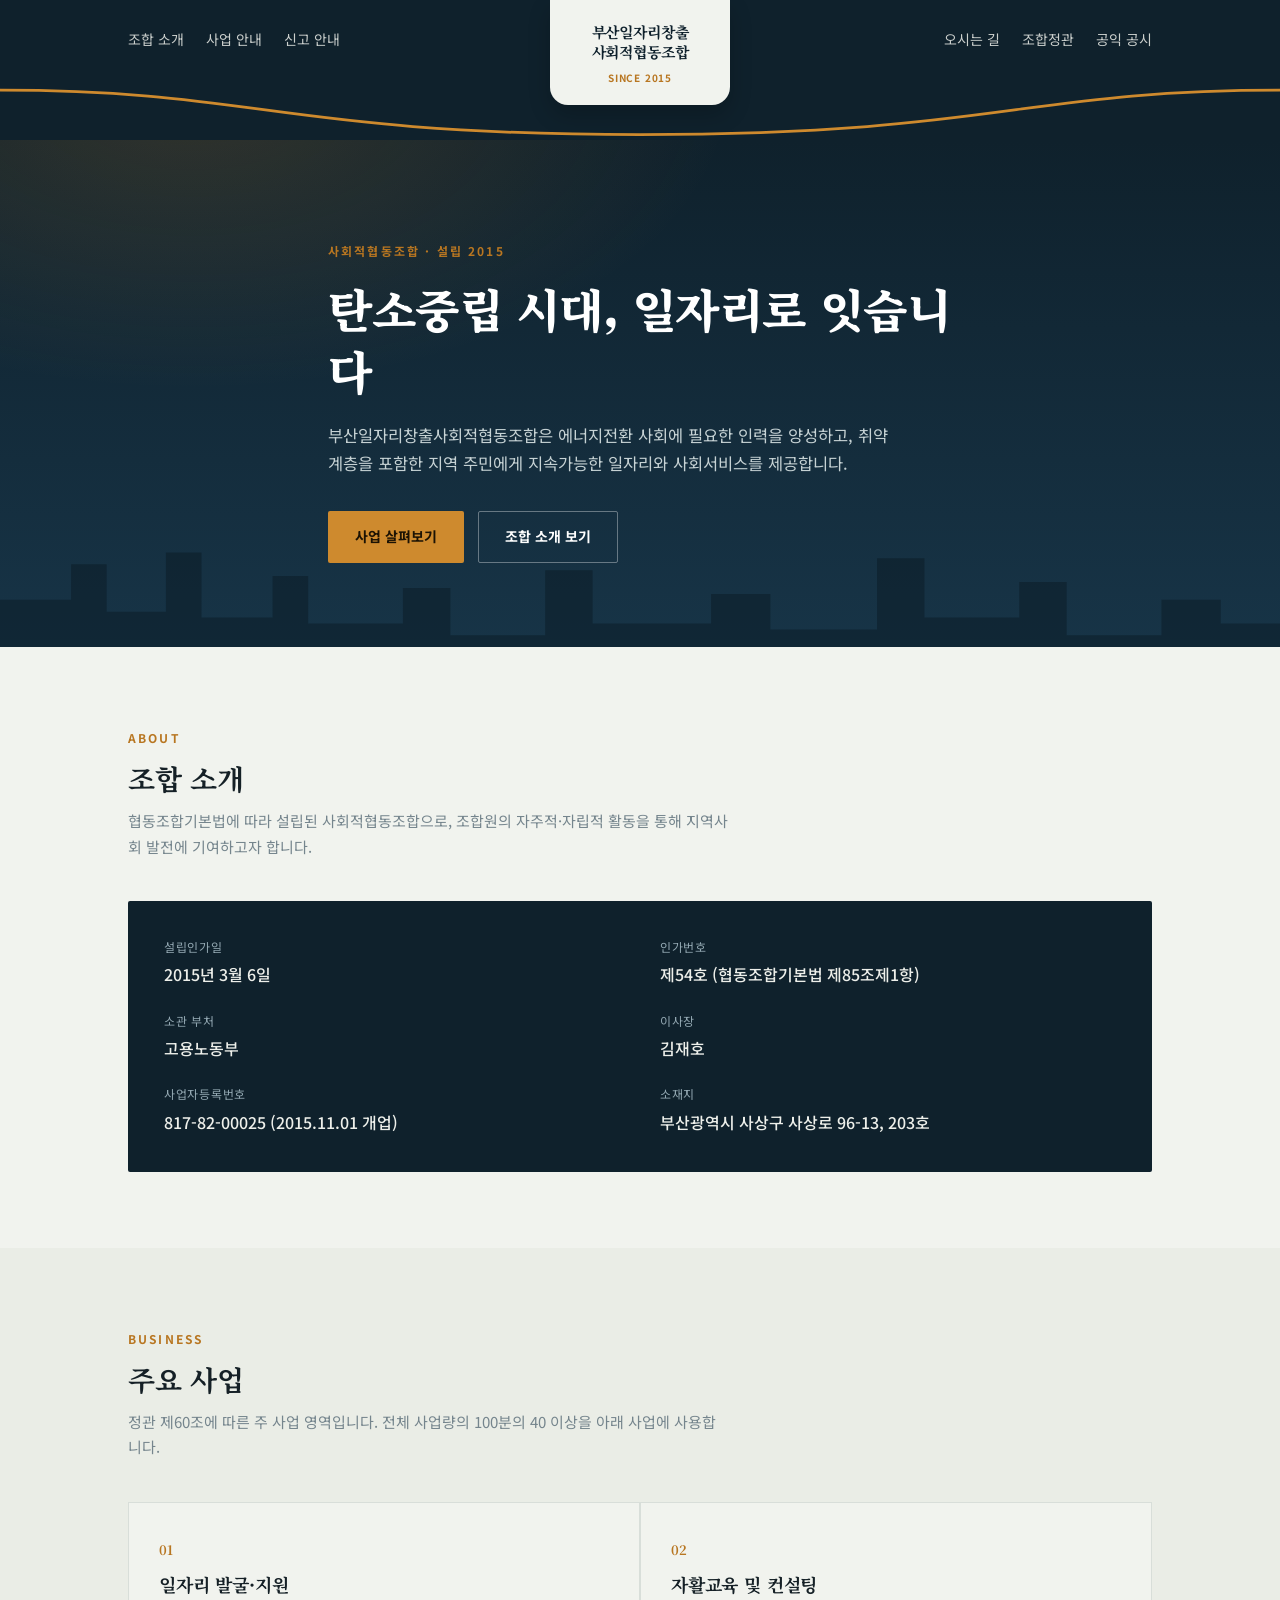
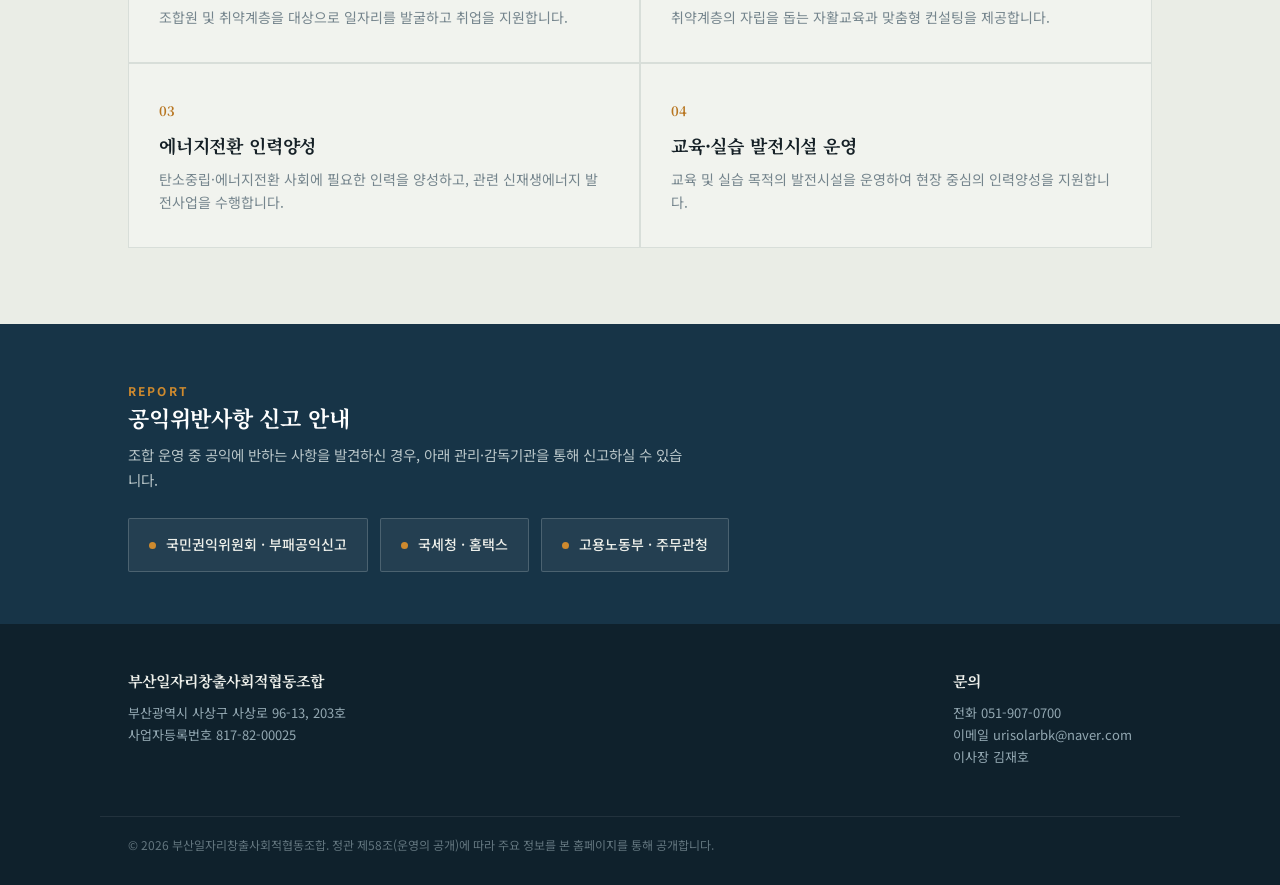
==== index.html @ 20f066db "Add files via upload" ====
<!DOCTYPE html>
<html lang="ko">
<head>
<meta charset="UTF-8">
<meta name="viewport" content="width=device-width, initial-scale=1.0">
<title>부산일자리창출사회적협동조합</title>
<meta name="description" content="부산일자리창출사회적협동조합 - 탄소중립·에너지전환 인력양성과 취약계층 일자리·사회서비스를 제공하는 사회적협동조합입니다.">
<link rel="preconnect" href="https://fonts.googleapis.com">
<link href="https://fonts.googleapis.com/css2?family=Noto+Serif+KR:wght@500;700;900&family=Noto+Sans+KR:wght@400;500;700&display=swap" rel="stylesheet">
<link rel="stylesheet" href="style.css">
</head>
<body>

<header class="header-shell">
  <div class="nav-row">
    <nav class="nav-left"><ul>
      <li><a href="#about">조합 소개</a></li>
      <li><a href="#business">사업 안내</a></li>
      <li><a href="#report">신고 안내</a></li>
    </ul></nav>
    <div class="brand-spacer"></div>
    <nav class="nav-right"><ul>
      <li><a href="#contact">오시는 길</a></li>
      <li><a href="articles.html">조합정관</a></li>
      <li><a href="disclosure.html">공익 공시</a></li>
    </ul></nav>
  </div>
  <div class="wave-wrap">
    <svg viewBox="0 0 1440 64" preserveAspectRatio="none">
      <path d="M0,0 L1440,0 L1440,9 C1150,9 1120,58 720,58 C320,58 290,9 0,9 Z" fill="var(--navy-deep)"/>
      <path d="M0,9 C290,9 320,58 720,58 C1120,58 1150,9 1440,9" fill="none" stroke="var(--amber)" stroke-width="3"/>
    </svg>
  </div>
  <div class="brand-tab">
    <span class="bn">부산일자리창출<br>사회적협동조합</span>
    <span class="bs">SINCE 2015</span>
  </div>
</header>

<section class="hero">
  <svg class="skyline" viewBox="0 0 1080 120" preserveAspectRatio="none">
    <polygon points="0,120 0,80 60,80 60,50 90,50 90,90 140,90 140,40 170,40 170,95 230,95 230,60 260,60 260,100 340,100 340,70 380,70 380,110 460,110 460,55 500,55 500,100 600,100 600,75 650,75 650,105 740,105 740,45 780,45 780,95 860,95 860,65 900,65 900,110 980,110 980,80 1030,80 1030,100 1080,100 1080,120" fill="#0B1922" opacity="0.9"/>
  </svg>
  <div class="wrap hero-inner">
    <span class="eyebrow">사회적협동조합 · 설립 2015</span>
    <h1>탄소중립 시대, 일자리로 잇습니다</h1>
    <p>부산일자리창출사회적협동조합은 에너지전환 사회에 필요한 인력을 양성하고, 취약계층을 포함한 지역 주민에게 지속가능한 일자리와 사회서비스를 제공합니다.</p>
    <a href="#business" class="btn btn-primary">사업 살펴보기</a>
    <a href="#about" class="btn btn-ghost">조합 소개 보기</a>
  </div>
</section>

<section id="about">
  <div class="wrap">
    <div class="section-head">
      <span class="eyebrow">About</span>
      <h2>조합 소개</h2>
      <p>협동조합기본법에 따라 설립된 사회적협동조합으로, 조합원의 자주적·자립적 활동을 통해 지역사회 발전에 기여하고자 합니다.</p>
    </div>
    <div class="info-card">
      <div class="info-row"><dt>설립인가일</dt><dd>2015년 3월 6일</dd></div>
      <div class="info-row"><dt>인가번호</dt><dd>제54호 (협동조합기본법 제85조제1항)</dd></div>
      <div class="info-row"><dt>소관 부처</dt><dd>고용노동부</dd></div>
      <div class="info-row"><dt>이사장</dt><dd>김재호</dd></div>
      <div class="info-row"><dt>사업자등록번호</dt><dd>817-82-00025 (2015.11.01 개업)</dd></div>
      <div class="info-row"><dt>소재지</dt><dd>부산광역시 사상구 사상로 96-13, 203호</dd></div>
    </div>
  </div>
</section>

<section class="alt" id="business">
  <div class="wrap">
    <div class="section-head">
      <span class="eyebrow">Business</span>
      <h2>주요 사업</h2>
      <p>정관 제60조에 따른 주 사업 영역입니다. 전체 사업량의 100분의 40 이상을 아래 사업에 사용합니다.</p>
    </div>
    <div class="biz-grid">
      <div class="biz-card">
        <span class="num">01</span>
        <h3>일자리 발굴·지원</h3>
        <p>조합원 및 취약계층을 대상으로 일자리를 발굴하고 취업을 지원합니다.</p>
      </div>
      <div class="biz-card">
        <span class="num">02</span>
        <h3>자활교육 및 컨설팅</h3>
        <p>취약계층의 자립을 돕는 자활교육과 맞춤형 컨설팅을 제공합니다.</p>
      </div>
      <div class="biz-card">
        <span class="num">03</span>
        <h3>에너지전환 인력양성</h3>
        <p>탄소중립·에너지전환 사회에 필요한 인력을 양성하고, 관련 신재생에너지 발전사업을 수행합니다.</p>
      </div>
      <div class="biz-card">
        <span class="num">04</span>
        <h3>교육·실습 발전시설 운영</h3>
        <p>교육 및 실습 목적의 발전시설을 운영하여 현장 중심의 인력양성을 지원합니다.</p>
      </div>
    </div>
  </div>
</section>

<div class="report-banner" id="report">
  <div class="wrap">
    <span class="eyebrow" style="color:var(--amber);">Report</span>
    <h2>공익위반사항 신고 안내</h2>
    <p>조합 운영 중 공익에 반하는 사항을 발견하신 경우, 아래 관리·감독기관을 통해 신고하실 수 있습니다.</p>
    <div class="report-links">
      <a class="report-link" href="https://www.clean.go.kr/" target="_blank" rel="noopener"><span class="dot"></span>국민권익위원회 · 부패공익신고</a>
      <a class="report-link" href="https://www.hometax.go.kr/" target="_blank" rel="noopener"><span class="dot"></span>국세청 · 홈택스</a>
      <a class="report-link" href="https://www.moel.go.kr/" target="_blank" rel="noopener"><span class="dot"></span>고용노동부 · 주무관청</a>
    </div>
  </div>
</div>

<footer id="contact">
  <div class="wrap foot-inner">
    <div>
      <strong>부산일자리창출사회적협동조합</strong>
      부산광역시 사상구 사상로 96-13, 203호<br>
      사업자등록번호 817-82-00025
    </div>
    <div>
      <strong>문의</strong>
      전화 <a href="tel:051-907-0700">051-907-0700</a><br>
      이메일 <a href="mailto:urisolarbk@naver.com">urisolarbk@naver.com</a><br>
      이사장 김재호
    </div>
  </div>
  <div class="wrap legal">
    &copy; 2026 부산일자리창출사회적협동조합. 정관 제58조(운영의 공개)에 따라 주요 정보를 본 홈페이지를 통해 공개합니다.
  </div>
</footer>

</body>
</html>
---- style.css ----
/* =========================================================
   부산일자리창출사회적협동조합 — 공통 스타일시트
   index.html / articles.html / disclosure.html 이 파일을 공유합니다.
   디자인을 바꿀 때는 이 파일 하나만 고치면 세 페이지에 모두 반영됩니다.
   ========================================================= */

:root{
  --navy-deep:#0F212C;
  --navy-mid:#173447;
  --paper:#F1F3EE;
  --ink:#152026;
  --steel:#75858D;
  --steel-line:#D8DED9;
  --amber:#CE8A2E;
  --amber-deep:#B87621;
  --green:#3E7A58;
  --radius:2px;
}
*{box-sizing:border-box;margin:0;padding:0;}
html{scroll-behavior:smooth;}
body{
  background:var(--paper);
  color:var(--ink);
  font-family:'Noto Sans KR',sans-serif;
  line-height:1.7;
  -webkit-font-smoothing:antialiased;
}
h1,h2,h3{font-family:'Noto Serif KR',serif;line-height:1.35;letter-spacing:-0.01em;}
a{color:inherit;text-decoration:none;}
.wrap{max-width:1080px;margin:0 auto;padding:0 28px;}
.eyebrow{font-size:12px;font-weight:700;letter-spacing:.18em;color:var(--amber-deep);text-transform:uppercase;}

/* ---------- Header: wave band + 브랜드 탭 (모든 페이지 공통) ---------- */
.header-shell{position:sticky;top:0;background:var(--navy-deep);z-index:50;}
.nav-row{display:flex;align-items:flex-start;justify-content:space-between;max-width:1080px;margin:0 auto;padding:24px 28px 32px;}
.nav-row ul{display:flex;list-style:none;font-size:14px;color:#EDEFEA;flex-wrap:wrap;}
.nav-left ul li{margin:4px 22px 0 0;}
.nav-right ul li{margin:4px 0 0 22px;}
.nav-row a{color:#EDEFEA;opacity:.85;text-decoration:none;transition:opacity .15s,color .15s;}
.nav-row a:hover{opacity:1;color:var(--amber);}
.nav-row a.active{opacity:1;color:var(--amber);}
.brand-spacer{width:180px;flex:none;}
.wave-wrap{position:relative;line-height:0;margin-top:-2px;}
.wave-wrap svg{display:block;width:100%;height:58px;}
.brand-tab{
  position:absolute;top:0;left:50%;transform:translateX(-50%);
  width:180px;background:var(--paper);border-radius:0 0 18px 18px;
  padding:22px 10px 16px;text-align:center;z-index:5;
  box-shadow:0 10px 22px rgba(0,0,0,.2);
}
.brand-tab .bn{font-family:'Noto Serif KR',serif;font-weight:700;font-size:15px;color:var(--navy-deep);line-height:1.32;display:block;letter-spacing:-.01em;}
.brand-tab .bs{display:inline-block;margin-top:7px;font-size:10px;color:var(--amber-deep);letter-spacing:.08em;font-weight:700;}
@media (max-width:760px){
  .header-shell{display:flex;flex-direction:column;}
  .wave-wrap{display:none;}
  .nav-row{order:2;flex-direction:column;padding:0 20px 22px;max-width:none;}
  .nav-row ul{justify-content:center;flex-wrap:wrap;}
  .nav-left ul li{margin:5px 9px;}
  .nav-right ul li{margin:5px 9px;}
  .brand-spacer{display:none;}
  .brand-tab{order:1;position:static;transform:none;margin:0 auto;width:200px;box-shadow:none;padding:26px 10px 16px;}
}

/* ---------- 홈페이지 히어로 (index.html) ---------- */
.hero{
  background:
    radial-gradient(ellipse 900px 500px at 15% -10%, rgba(206,138,46,.18), transparent 60%),
    linear-gradient(180deg,var(--navy-deep) 0%, var(--navy-mid) 100%);
  color:#EEF1EC;
  padding:96px 0 84px;
  position:relative;
  overflow:hidden;
}
.hero svg.skyline{
  position:absolute;left:0;right:0;bottom:0;width:100%;height:auto;opacity:.5;
}
.hero-inner{max-width:680px;position:relative;z-index:2;}
.hero h1{
  font-size:clamp(30px,4.6vw,46px);
  font-weight:900;
  margin:14px 0 20px;
  color:#fff;
}
.hero p{
  font-size:16.5px;
  color:#C6D2D4;
  max-width:560px;
  margin-bottom:34px;
}
.btn{
  display:inline-block;
  padding:13px 26px;
  font-size:14px;
  font-weight:700;
  border-radius:var(--radius);
  border:1px solid transparent;
  cursor:pointer;
}
.btn-primary{background:var(--amber);color:#1B1204;}
.btn-primary:hover{background:var(--amber-deep);}
.btn-ghost{border-color:rgba(255,255,255,.35);color:#fff;margin-left:10px;}
.btn-ghost:hover{border-color:#fff;}

/* ---------- 서브페이지 히어로 (articles.html / disclosure.html) ---------- */
.page-hero{
  background:linear-gradient(180deg,var(--navy-deep) 0%, var(--navy-mid) 100%);
  color:#EEF1EC;padding:64px 0 52px;
}
.page-hero h1{font-size:clamp(28px,4.2vw,40px);font-weight:900;margin:12px 0 16px;color:#fff;}
.page-hero p{color:#C6D2D4;font-size:15.5px;max-width:600px;}
.hero-meta{display:flex;flex-wrap:wrap;margin:22px 0 -14px -36px;padding-top:26px;border-top:1px solid rgba(255,255,255,.14);}
.hero-meta div{font-size:12px;color:#93A8B2;letter-spacing:.04em;margin:8px 0 14px 36px;}
.hero-meta strong{display:block;color:#EDEFEA;font-size:14.5px;font-weight:500;margin-top:4px;font-family:'Noto Serif KR',serif;}

/* ---------- 섹션 공통 ---------- */
section{padding:76px 0;}
section.alt{background:#EAEDE6;}
.section-head{max-width:600px;margin-bottom:42px;}
.section-head h2{font-size:28px;margin-top:10px;}
.section-head p{color:var(--steel);font-size:15px;margin-top:10px;}
.doc-body{max-width:740px;margin:0 auto;}

/* ---------- 조합 소개: 설립정보 카드 (index.html) ---------- */
.info-card{
  background:var(--navy-deep);
  color:#EDEFEA;
  border-radius:var(--radius);
  padding:36px;
  display:grid;
  grid-template-columns:repeat(2,1fr);
  gap:22px 40px;
}
@media (max-width:640px){.info-card{grid-template-columns:1fr;}}
.info-row dt{font-size:12px;color:#93A8B2;letter-spacing:.06em;margin-bottom:4px;}
.info-row dd{font-size:16px;font-weight:500;}

/* ---------- 사업 안내: 사업 카드 (index.html) ---------- */
.biz-grid{
  display:grid;grid-template-columns:repeat(2,1fr);gap:2px;
  background:var(--steel-line);
  border:1px solid var(--steel-line);
}
@media (max-width:640px){.biz-grid{grid-template-columns:1fr;}}
.biz-card{
  background:var(--paper);
  padding:32px 30px;
}
.biz-card .num{
  font-family:'Noto Serif KR',serif;
  font-size:13px;color:var(--amber-deep);font-weight:700;
}
.biz-card h3{font-size:18px;margin:10px 0 10px;}
.biz-card p{font-size:14px;color:var(--steel);}

/* ---------- 신고 안내 배너 (index.html) ---------- */
.report-banner{
  background:var(--navy-mid);
  color:#EDEFEA;
  padding:52px 0;
}
.report-banner h2{color:#fff;font-size:22px;}
.report-banner p{color:#B9C6C9;font-size:14.5px;margin:10px 0 26px;max-width:560px;}
.report-links{display:flex;flex-wrap:wrap;gap:12px;}
.report-link{
  display:flex;align-items:center;gap:10px;
  background:rgba(255,255,255,.06);
  border:1px solid rgba(255,255,255,.18);
  padding:14px 20px;border-radius:var(--radius);
  font-size:14px;font-weight:500;
  transition:border-color .15s, background .15s;
}
.report-link:hover{border-color:var(--amber);background:rgba(206,138,46,.12);}
.report-link .dot{width:7px;height:7px;background:var(--amber);border-radius:50%;flex:none;}

/* ---------- 조합정관: 목차 그리드 (articles.html) ---------- */
.toc-grid{display:grid;grid-template-columns:repeat(3,1fr);gap:2px;background:var(--steel-line);border:1px solid var(--steel-line);}
@media (max-width:760px){.toc-grid{grid-template-columns:repeat(2,1fr);}}
@media (max-width:480px){.toc-grid{grid-template-columns:1fr;}}
.toc-item{background:#fff;padding:18px 20px;font-size:14px;display:flex;flex-direction:column;gap:4px;transition:background .15s;border-left:3px solid transparent;cursor:pointer;}
.toc-item:hover{background:#F6F3EC;}
.toc-item.current{background:#F6F3EC;border-left-color:var(--amber);}
.toc-item .toc-num{font-family:'Noto Serif KR',serif;font-size:12px;color:var(--amber-deep);font-weight:700;}
.toc-item .toc-title{font-weight:500;color:var(--ink);}

/* ---------- 조합정관: 장 단위 표시 프레임 (articles.html) ---------- */
.doc-frame{border:1px solid var(--steel-line);background:#fff;}
.doc-frame-bar{
  display:flex;align-items:flex-end;justify-content:space-between;gap:16px;flex-wrap:wrap;
  padding:22px 30px;border-bottom:1px solid var(--steel-line);background:#F6F3EC;
}
.doc-frame-bar .eyebrow{display:block;margin-bottom:6px;}
.doc-frame-bar h2{font-size:21px;}
.doc-frame-nav{display:flex;gap:2px;flex:none;}
.frame-nav-btn{
  font-family:'Noto Sans KR',sans-serif;font-size:12.5px;font-weight:700;color:var(--navy-mid);
  background:#fff;border:1px solid var(--steel-line);padding:9px 14px;cursor:pointer;transition:background .15s,color .15s;
}
.frame-nav-btn:hover:not(:disabled){background:var(--navy-deep);color:#fff;}
.frame-nav-btn:disabled{color:var(--steel-line);cursor:default;}
.doc-scroll{max-height:620px;overflow-y:auto;padding:32px 30px;}
.panel{display:none;}
.panel.active{display:block;}
.article{margin-bottom:36px;}
.article:last-child{margin-bottom:4px;}
.article h3{font-size:16px;font-weight:700;color:var(--navy-mid);margin-bottom:12px;font-family:'Noto Serif KR',serif;}
.article-note{display:inline-block;font-size:11.5px;font-weight:500;padding:2px 9px;border-radius:var(--radius);vertical-align:middle;letter-spacing:.02em;}
.article-note.done{background:#FBF3E6;color:var(--amber-deep);}
.article-note.pending{background:#EAEDE6;color:var(--steel);}
p.clause{font-size:15px;color:var(--ink);line-height:1.85;margin-bottom:9px;padding-left:1.5em;text-indent:-1.5em;}
p.plain{font-size:15px;color:var(--ink);line-height:1.85;margin-bottom:9px;}
.item-list{list-style:decimal;padding-left:1.5em;margin:8px 0 16px;}
.item-list li{font-size:14.5px;color:var(--ink);line-height:1.8;margin-bottom:6px;}
.sub-list{list-style:none;padding-left:1.2em;margin:6px 0;}
.sub-list li{font-size:14px;color:var(--steel);line-height:1.75;margin-bottom:5px;}
.addendum-text{font-size:15px;color:var(--ink);line-height:1.85;}
@media (max-width:600px){
  .doc-frame-bar{padding:18px 20px;}
  .doc-scroll{padding:24px 20px;max-height:64vh;}
}

/* ---------- 공익 공시: 기부금 표 (disclosure.html) ---------- */
.disclosure-table{
  width:100%;border-collapse:collapse;background:#fff;
  border:1px solid var(--steel-line);
}
.disclosure-table th,.disclosure-table td{
  padding:16px 20px;text-align:left;font-size:14.5px;
  border-bottom:1px solid var(--steel-line);
}
.disclosure-table th{
  background:#F6F3EC;font-size:12px;letter-spacing:.06em;color:var(--steel);
  text-transform:uppercase;font-weight:700;
}
.empty-note{
  margin-top:16px;font-size:13.5px;color:var(--steel);
  padding:14px 18px;border-left:3px solid var(--amber);background:#F6F3EC;
}

/* ---------- 푸터 (모든 페이지 공통) ---------- */
footer{background:var(--navy-deep);color:#93A8B2;padding:44px 0 30px;font-size:13px;}
footer .foot-inner{display:flex;justify-content:space-between;flex-wrap:wrap;}
footer .foot-inner>div{margin:0 20px 20px 0;}
footer strong{color:#EDEFEA;font-family:'Noto Serif KR',serif;font-size:15px;display:block;margin-bottom:8px;}
footer .legal{margin-top:28px;font-size:12px;color:#63767F;border-top:1px solid rgba(255,255,255,.08);padding-top:18px;}
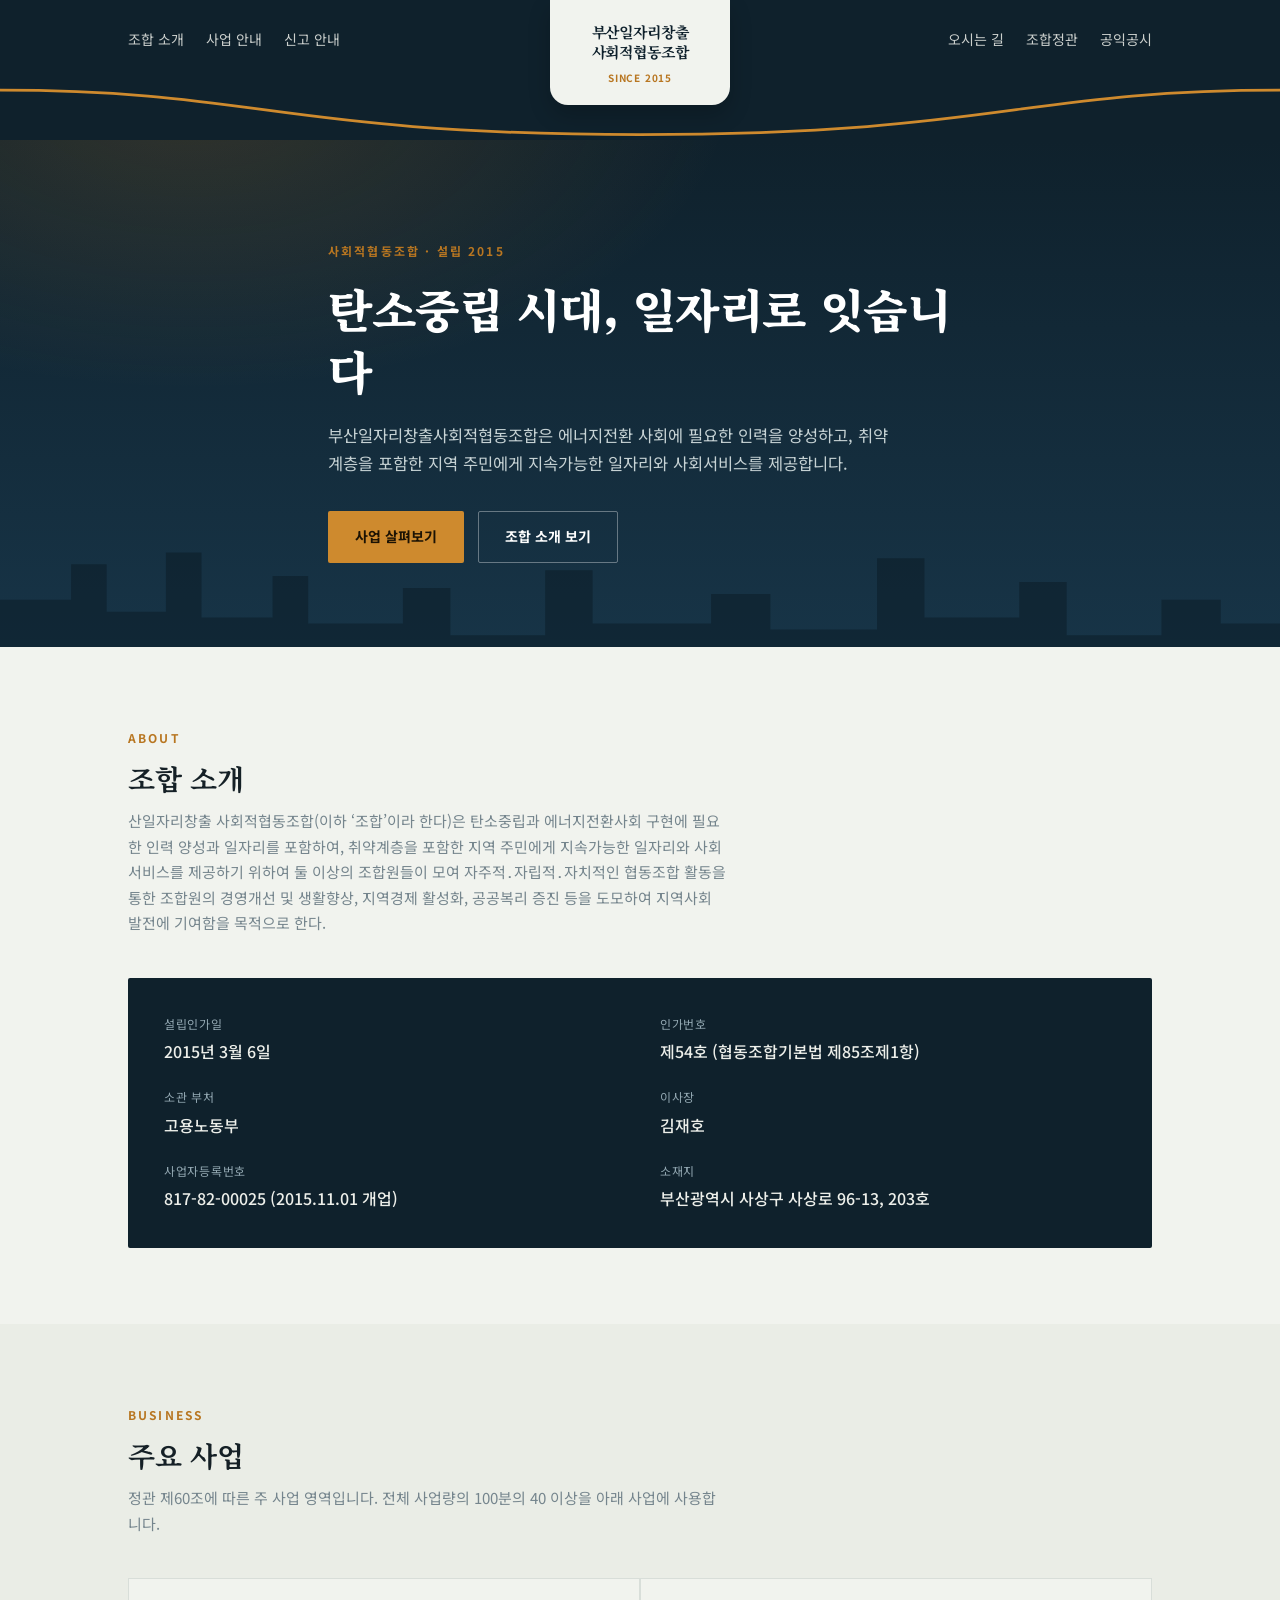
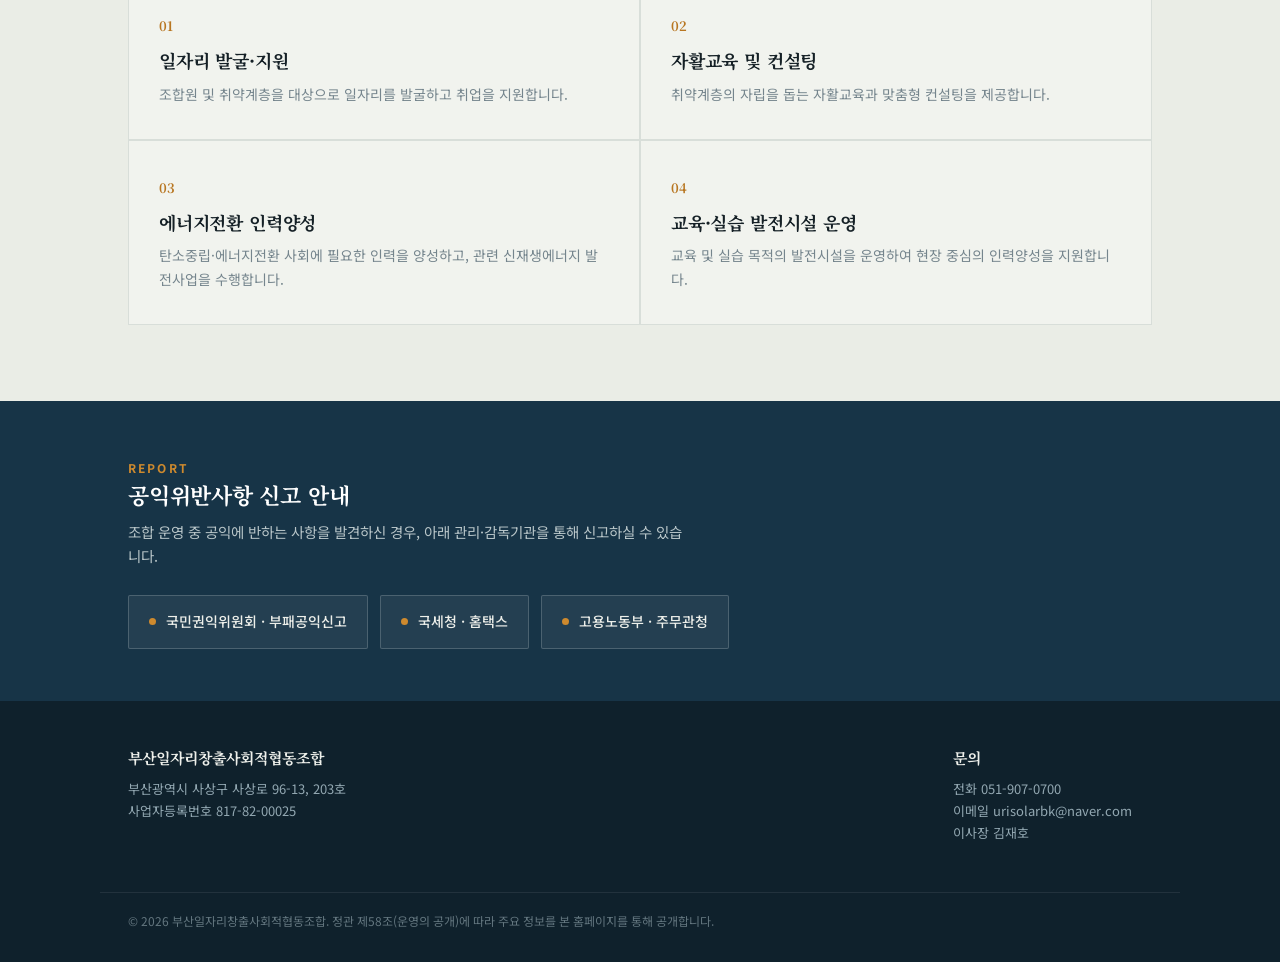
==== commit 88b2096f: "Revise disclosure link and update about section Updated the text for the public disclosure link and " ====
--- a/index.html
+++ b/index.html
@@ -22,7 +22,7 @@
     <nav class="nav-right"><ul>
       <li><a href="#contact">오시는 길</a></li>
       <li><a href="articles.html">조합정관</a></li>
-      <li><a href="disclosure.html">공익 공시</a></li>
+      <li><a href="disclosure.html">공익공시</a></li>
     </ul></nav>
   </div>
   <div class="wave-wrap">
@@ -55,7 +55,7 @@
     <div class="section-head">
       <span class="eyebrow">About</span>
       <h2>조합 소개</h2>
-      <p>협동조합기본법에 따라 설립된 사회적협동조합으로, 조합원의 자주적·자립적 활동을 통해 지역사회 발전에 기여하고자 합니다.</p>
+      <p>산일자리창출 사회적협동조합(이하 ‘조합’이라 한다)은 탄소중립과 에너지전환사회 구현에 필요한 인력 양성과 일자리를 포함하여, 취약계층을 포함한 지역 주민에게 지속가능한 일자리와 사회서비스를 제공하기 위하여 둘 이상의 조합원들이 모여 자주적․자립적․자치적인 협동조합 활동을 통한 조합원의 경영개선 및 생활향상, 지역경제 활성화, 공공복리 증진 등을 도모하여 지역사회 발전에 기여함을 목적으로 한다.</p>
     </div>
     <div class="info-card">
       <div class="info-row"><dt>설립인가일</dt><dd>2015년 3월 6일</dd></div>
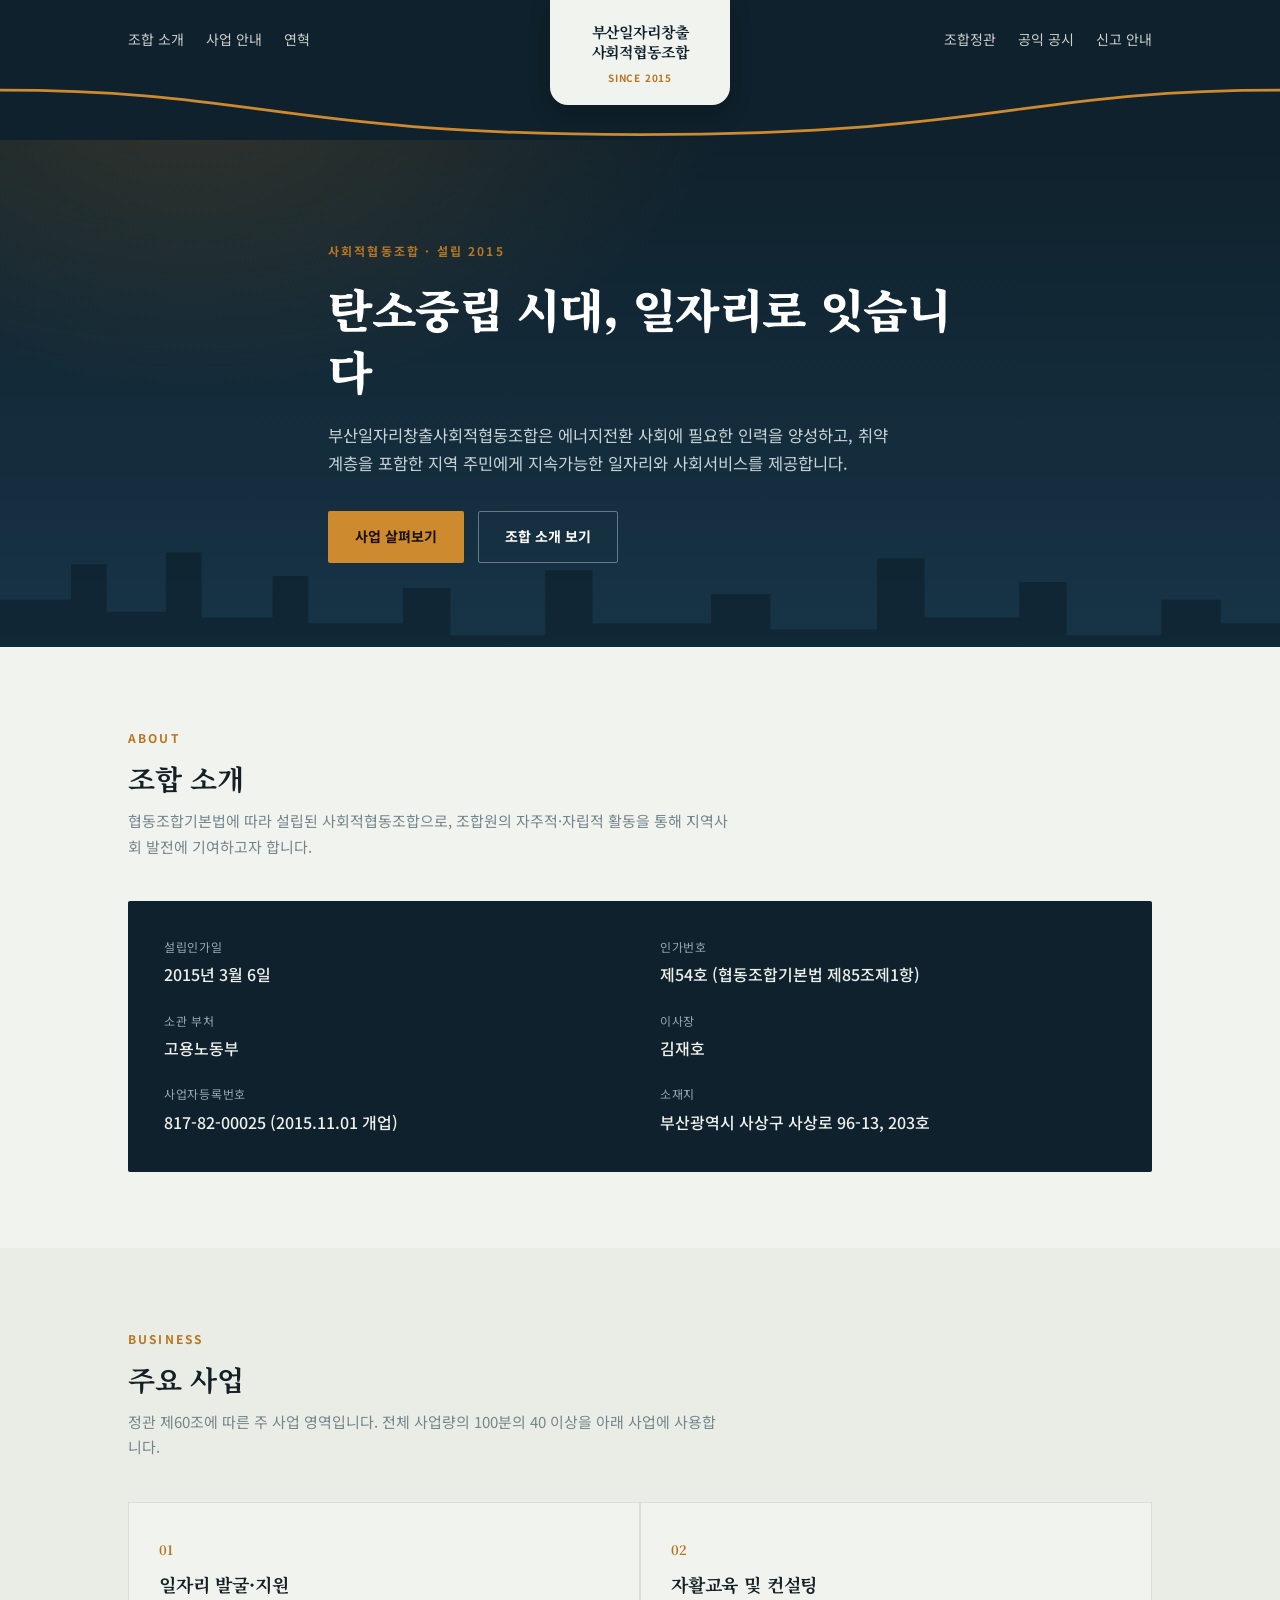
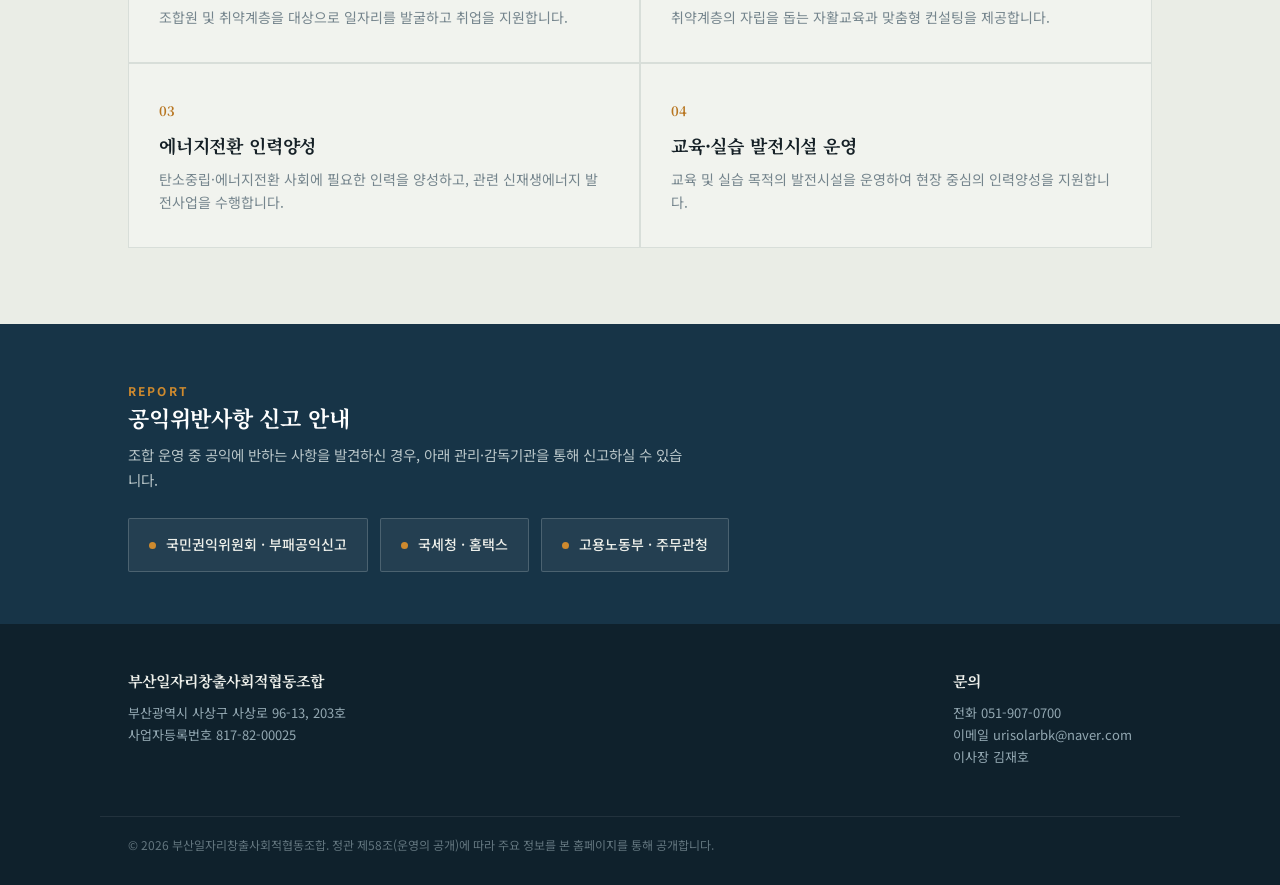
==== commit 3238ac2c: "Add files via upload" ====
--- a/index.html
+++ b/index.html
@@ -16,13 +16,13 @@
     <nav class="nav-left"><ul>
       <li><a href="#about">조합 소개</a></li>
       <li><a href="#business">사업 안내</a></li>
-      <li><a href="#report">신고 안내</a></li>
+      <li><a href="history.html">연혁</a></li>
     </ul></nav>
     <div class="brand-spacer"></div>
     <nav class="nav-right"><ul>
-      <li><a href="#contact">오시는 길</a></li>
       <li><a href="articles.html">조합정관</a></li>
-      <li><a href="disclosure.html">공익공시</a></li>
+      <li><a href="disclosure.html">공익 공시</a></li>
+      <li><a href="#report">신고 안내</a></li>
     </ul></nav>
   </div>
   <div class="wave-wrap">
@@ -55,7 +55,7 @@
     <div class="section-head">
       <span class="eyebrow">About</span>
       <h2>조합 소개</h2>
-      <p>산일자리창출 사회적협동조합(이하 ‘조합’이라 한다)은 탄소중립과 에너지전환사회 구현에 필요한 인력 양성과 일자리를 포함하여, 취약계층을 포함한 지역 주민에게 지속가능한 일자리와 사회서비스를 제공하기 위하여 둘 이상의 조합원들이 모여 자주적․자립적․자치적인 협동조합 활동을 통한 조합원의 경영개선 및 생활향상, 지역경제 활성화, 공공복리 증진 등을 도모하여 지역사회 발전에 기여함을 목적으로 한다.</p>
+      <p>협동조합기본법에 따라 설립된 사회적협동조합으로, 조합원의 자주적·자립적 활동을 통해 지역사회 발전에 기여하고자 합니다.</p>
     </div>
     <div class="info-card">
       <div class="info-row"><dt>설립인가일</dt><dd>2015년 3월 6일</dd></div>
--- a/style.css
+++ b/style.css
@@ -236,6 +236,24 @@
   padding:14px 18px;border-left:3px solid var(--amber);background:#F6F3EC;
 }
 
+/* ---------- 연혁: 타임라인 (history.html) ---------- */
+.timeline{max-width:740px;margin:0 auto;}
+.tl-year-group{display:flex;gap:24px;padding:26px 0;border-top:1px solid var(--steel-line);}
+.tl-year-group:first-child{border-top:none;padding-top:0;}
+.tl-year{flex:none;width:84px;font-family:'Noto Serif KR',serif;font-size:26px;font-weight:900;color:var(--amber-deep);padding-top:2px;}
+.tl-events{flex:1;border-left:2px solid var(--steel-line);padding-left:26px;}
+.tl-event{position:relative;margin-bottom:16px;}
+.tl-event:last-child{margin-bottom:0;}
+.tl-event::before{content:'';position:absolute;left:-31px;top:6px;width:8px;height:8px;border-radius:50%;background:var(--amber);}
+.tl-date{display:block;font-size:12px;color:var(--steel);letter-spacing:.03em;margin-bottom:3px;font-weight:700;}
+.tl-event p{font-size:14.5px;color:var(--ink);line-height:1.7;}
+@media (max-width:560px){
+  .tl-year-group{gap:14px;}
+  .tl-year{width:56px;font-size:19px;}
+  .tl-events{padding-left:18px;}
+  .tl-event::before{left:-23px;}
+}
+
 /* ---------- 푸터 (모든 페이지 공통) ---------- */
 footer{background:var(--navy-deep);color:#93A8B2;padding:44px 0 30px;font-size:13px;}
 footer .foot-inner{display:flex;justify-content:space-between;flex-wrap:wrap;}
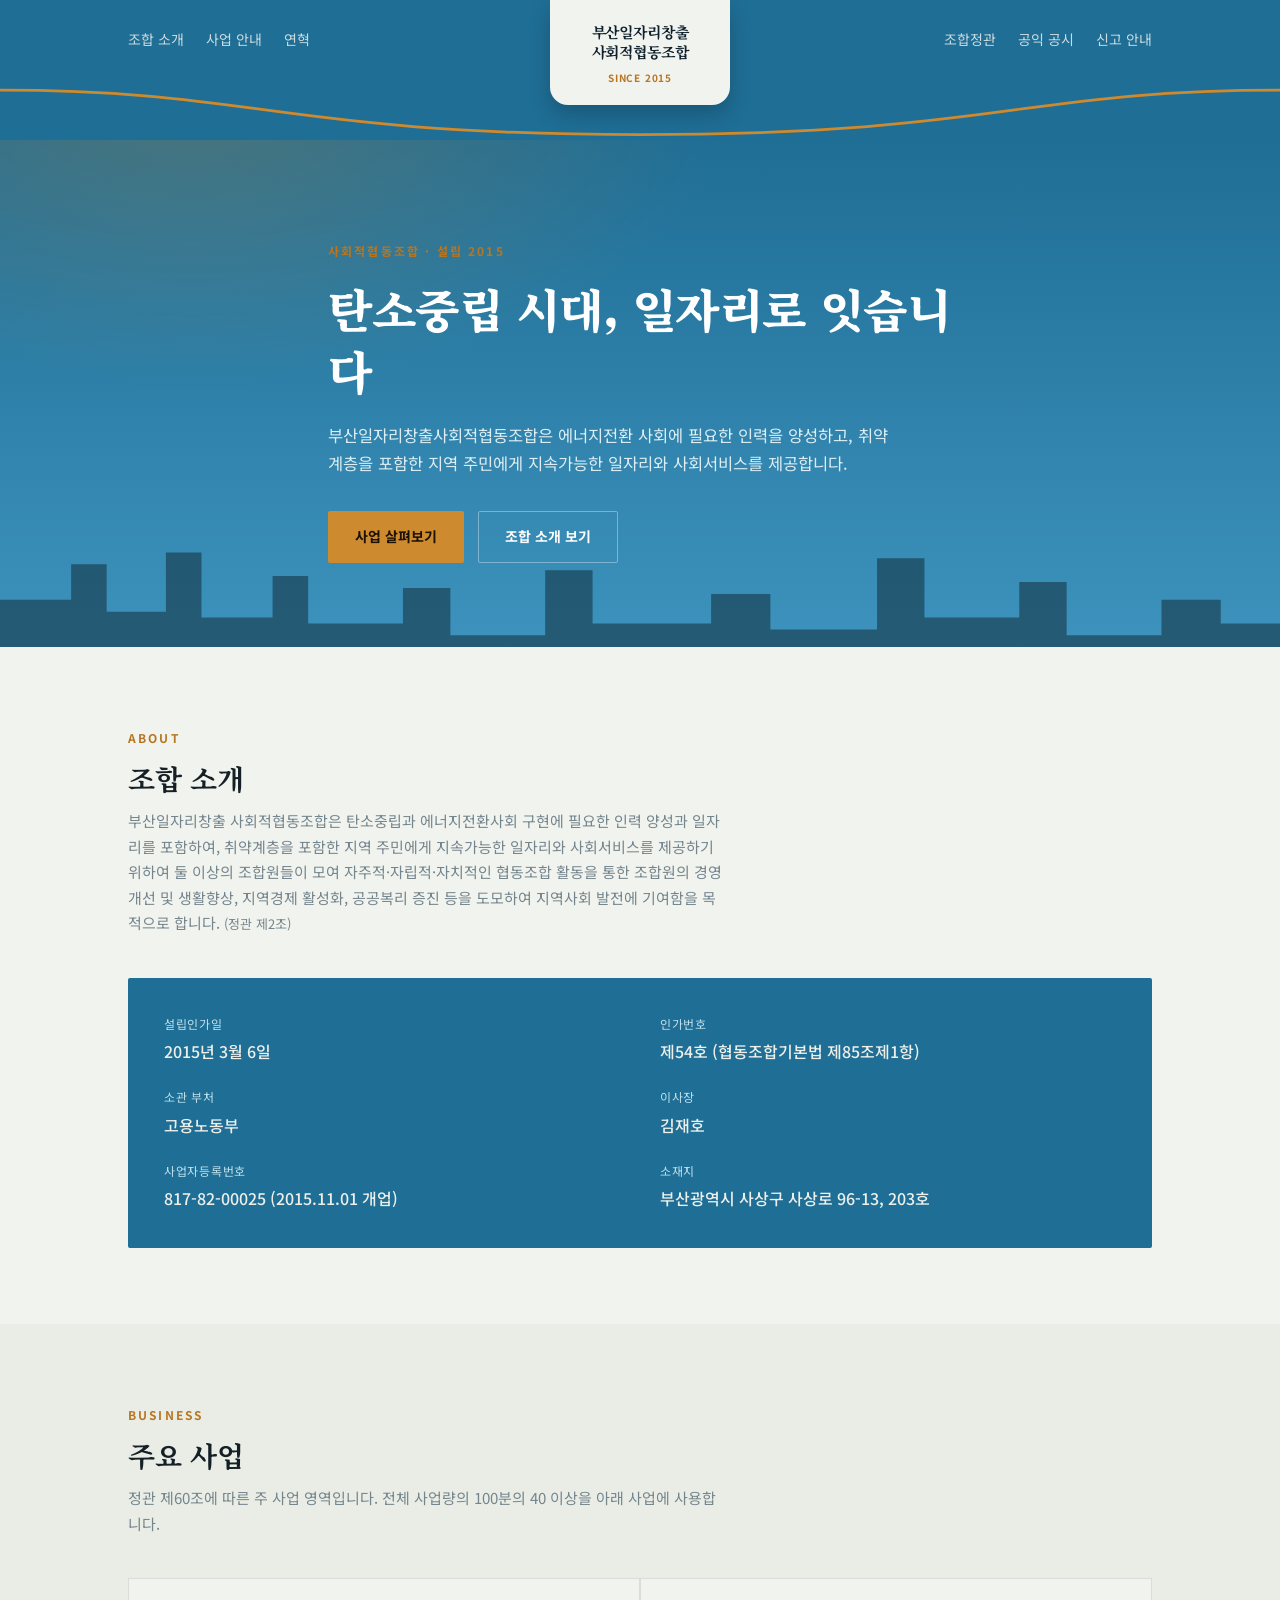
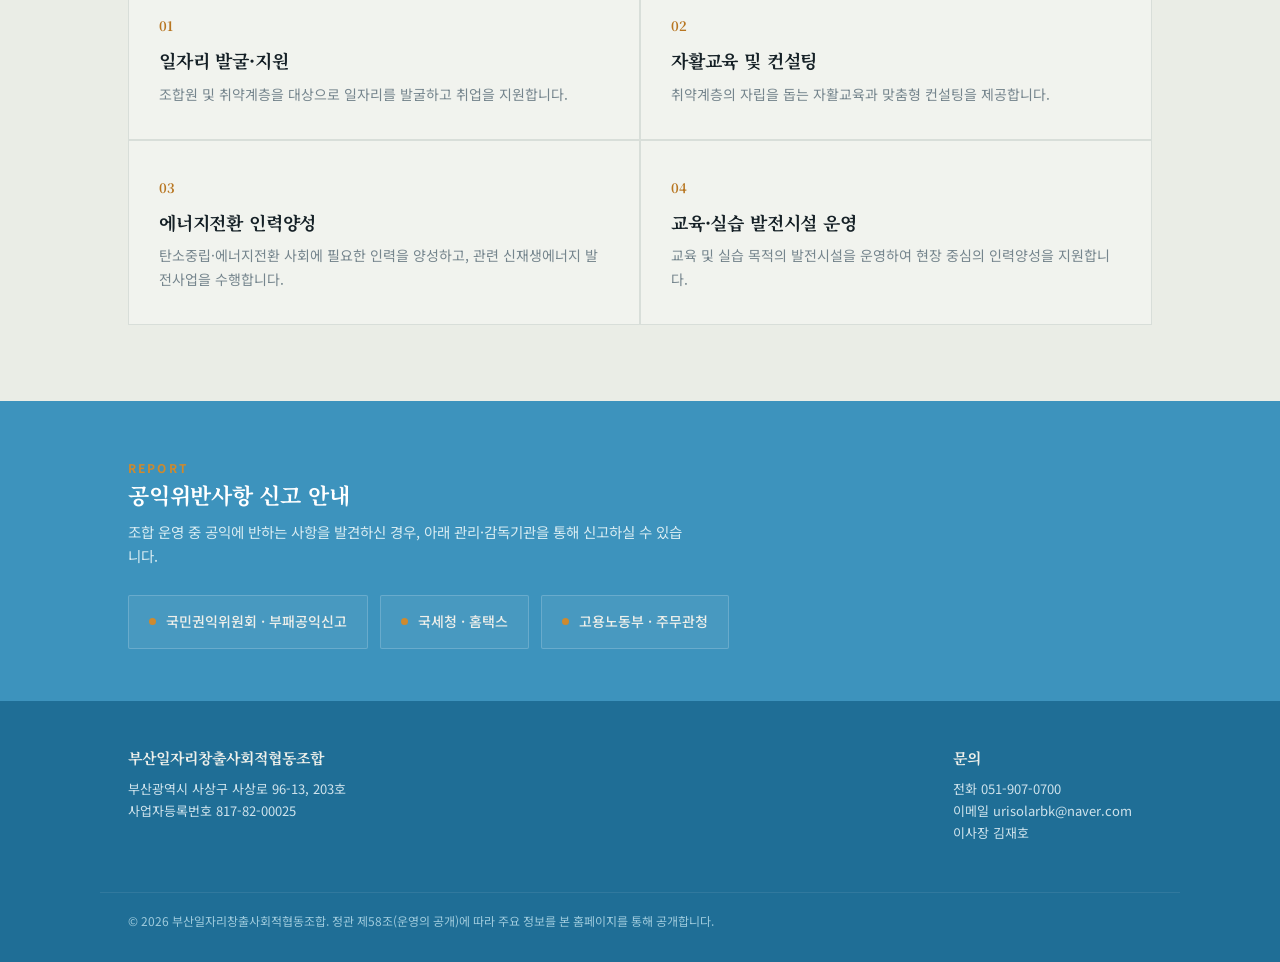
==== commit 0cb4491c: "Add files via upload" ====
--- a/index.html
+++ b/index.html
@@ -27,7 +27,7 @@
   </div>
   <div class="wave-wrap">
     <svg viewBox="0 0 1440 64" preserveAspectRatio="none">
-      <path d="M0,0 L1440,0 L1440,9 C1150,9 1120,58 720,58 C320,58 290,9 0,9 Z" fill="var(--navy-deep)"/>
+      <path d="M0,0 L1440,0 L1440,9 C1150,9 1120,58 720,58 C320,58 290,9 0,9 Z" fill="var(--brand-1)"/>
       <path d="M0,9 C290,9 320,58 720,58 C1120,58 1150,9 1440,9" fill="none" stroke="var(--amber)" stroke-width="3"/>
     </svg>
   </div>
@@ -55,7 +55,7 @@
     <div class="section-head">
       <span class="eyebrow">About</span>
       <h2>조합 소개</h2>
-      <p>협동조합기본법에 따라 설립된 사회적협동조합으로, 조합원의 자주적·자립적 활동을 통해 지역사회 발전에 기여하고자 합니다.</p>
+      <p>부산일자리창출 사회적협동조합은 탄소중립과 에너지전환사회 구현에 필요한 인력 양성과 일자리를 포함하여, 취약계층을 포함한 지역 주민에게 지속가능한 일자리와 사회서비스를 제공하기 위하여 둘 이상의 조합원들이 모여 자주적·자립적·자치적인 협동조합 활동을 통한 조합원의 경영개선 및 생활향상, 지역경제 활성화, 공공복리 증진 등을 도모하여 지역사회 발전에 기여함을 목적으로 합니다. <span style="color:var(--steel);font-size:13px;">(정관 제2조)</span></p>
     </div>
     <div class="info-card">
       <div class="info-row"><dt>설립인가일</dt><dd>2015년 3월 6일</dd></div>
--- a/style.css
+++ b/style.css
@@ -7,6 +7,8 @@
 :root{
   --navy-deep:#0F212C;
   --navy-mid:#173447;
+  --brand-1:#1F6E96;
+  --brand-2:#3D93BD;
   --paper:#F1F3EE;
   --ink:#152026;
   --steel:#75858D;
@@ -31,7 +33,7 @@
 .eyebrow{font-size:12px;font-weight:700;letter-spacing:.18em;color:var(--amber-deep);text-transform:uppercase;}
 
 /* ---------- Header: wave band + 브랜드 탭 (모든 페이지 공통) ---------- */
-.header-shell{position:sticky;top:0;background:var(--navy-deep);z-index:50;}
+.header-shell{position:sticky;top:0;background:var(--brand-1);z-index:50;}
 .nav-row{display:flex;align-items:flex-start;justify-content:space-between;max-width:1080px;margin:0 auto;padding:24px 28px 32px;}
 .nav-row ul{display:flex;list-style:none;font-size:14px;color:#EDEFEA;flex-wrap:wrap;}
 .nav-left ul li{margin:4px 22px 0 0;}
@@ -64,8 +66,8 @@
 /* ---------- 홈페이지 히어로 (index.html) ---------- */
 .hero{
   background:
-    radial-gradient(ellipse 900px 500px at 15% -10%, rgba(206,138,46,.18), transparent 60%),
-    linear-gradient(180deg,var(--navy-deep) 0%, var(--navy-mid) 100%);
+    radial-gradient(ellipse 900px 500px at 15% -10%, rgba(206,138,46,.25), transparent 60%),
+    linear-gradient(180deg,var(--brand-1) 0%, var(--brand-2) 100%);
   color:#EEF1EC;
   padding:96px 0 84px;
   position:relative;
@@ -83,7 +85,7 @@
 }
 .hero p{
   font-size:16.5px;
-  color:#C6D2D4;
+  color:#DCEEF4;
   max-width:560px;
   margin-bottom:34px;
 }
@@ -103,13 +105,13 @@
 
 /* ---------- 서브페이지 히어로 (articles.html / disclosure.html) ---------- */
 .page-hero{
-  background:linear-gradient(180deg,var(--navy-deep) 0%, var(--navy-mid) 100%);
+  background:linear-gradient(180deg,var(--brand-1) 0%, var(--brand-2) 100%);
   color:#EEF1EC;padding:64px 0 52px;
 }
 .page-hero h1{font-size:clamp(28px,4.2vw,40px);font-weight:900;margin:12px 0 16px;color:#fff;}
-.page-hero p{color:#C6D2D4;font-size:15.5px;max-width:600px;}
+.page-hero p{color:#DCEEF4;font-size:15.5px;max-width:600px;}
 .hero-meta{display:flex;flex-wrap:wrap;margin:22px 0 -14px -36px;padding-top:26px;border-top:1px solid rgba(255,255,255,.14);}
-.hero-meta div{font-size:12px;color:#93A8B2;letter-spacing:.04em;margin:8px 0 14px 36px;}
+.hero-meta div{font-size:12px;color:#BFE1EC;letter-spacing:.04em;margin:8px 0 14px 36px;}
 .hero-meta strong{display:block;color:#EDEFEA;font-size:14.5px;font-weight:500;margin-top:4px;font-family:'Noto Serif KR',serif;}
 
 /* ---------- 섹션 공통 ---------- */
@@ -122,7 +124,7 @@
 
 /* ---------- 조합 소개: 설립정보 카드 (index.html) ---------- */
 .info-card{
-  background:var(--navy-deep);
+  background:var(--brand-1);
   color:#EDEFEA;
   border-radius:var(--radius);
   padding:36px;
@@ -131,7 +133,7 @@
   gap:22px 40px;
 }
 @media (max-width:640px){.info-card{grid-template-columns:1fr;}}
-.info-row dt{font-size:12px;color:#93A8B2;letter-spacing:.06em;margin-bottom:4px;}
+.info-row dt{font-size:12px;color:#BFE1EC;letter-spacing:.06em;margin-bottom:4px;}
 .info-row dd{font-size:16px;font-weight:500;}
 
 /* ---------- 사업 안내: 사업 카드 (index.html) ---------- */
@@ -154,12 +156,12 @@
 
 /* ---------- 신고 안내 배너 (index.html) ---------- */
 .report-banner{
-  background:var(--navy-mid);
+  background:var(--brand-2);
   color:#EDEFEA;
   padding:52px 0;
 }
 .report-banner h2{color:#fff;font-size:22px;}
-.report-banner p{color:#B9C6C9;font-size:14.5px;margin:10px 0 26px;max-width:560px;}
+.report-banner p{color:#D8ECF2;font-size:14.5px;margin:10px 0 26px;max-width:560px;}
 .report-links{display:flex;flex-wrap:wrap;gap:12px;}
 .report-link{
   display:flex;align-items:center;gap:10px;
@@ -195,7 +197,7 @@
   font-family:'Noto Sans KR',sans-serif;font-size:12.5px;font-weight:700;color:var(--navy-mid);
   background:#fff;border:1px solid var(--steel-line);padding:9px 14px;cursor:pointer;transition:background .15s,color .15s;
 }
-.frame-nav-btn:hover:not(:disabled){background:var(--navy-deep);color:#fff;}
+.frame-nav-btn:hover:not(:disabled){background:var(--brand-1);color:#fff;}
 .frame-nav-btn:disabled{color:var(--steel-line);cursor:default;}
 .doc-scroll{max-height:620px;overflow-y:auto;padding:32px 30px;}
 .panel{display:none;}
@@ -255,8 +257,8 @@
 }
 
 /* ---------- 푸터 (모든 페이지 공통) ---------- */
-footer{background:var(--navy-deep);color:#93A8B2;padding:44px 0 30px;font-size:13px;}
+footer{background:var(--brand-1);color:#CFE3EC;padding:44px 0 30px;font-size:13px;}
 footer .foot-inner{display:flex;justify-content:space-between;flex-wrap:wrap;}
 footer .foot-inner>div{margin:0 20px 20px 0;}
 footer strong{color:#EDEFEA;font-family:'Noto Serif KR',serif;font-size:15px;display:block;margin-bottom:8px;}
-footer .legal{margin-top:28px;font-size:12px;color:#63767F;border-top:1px solid rgba(255,255,255,.08);padding-top:18px;}
+footer .legal{margin-top:28px;font-size:12px;color:#9FCBDD;border-top:1px solid rgba(255,255,255,.08);padding-top:18px;}
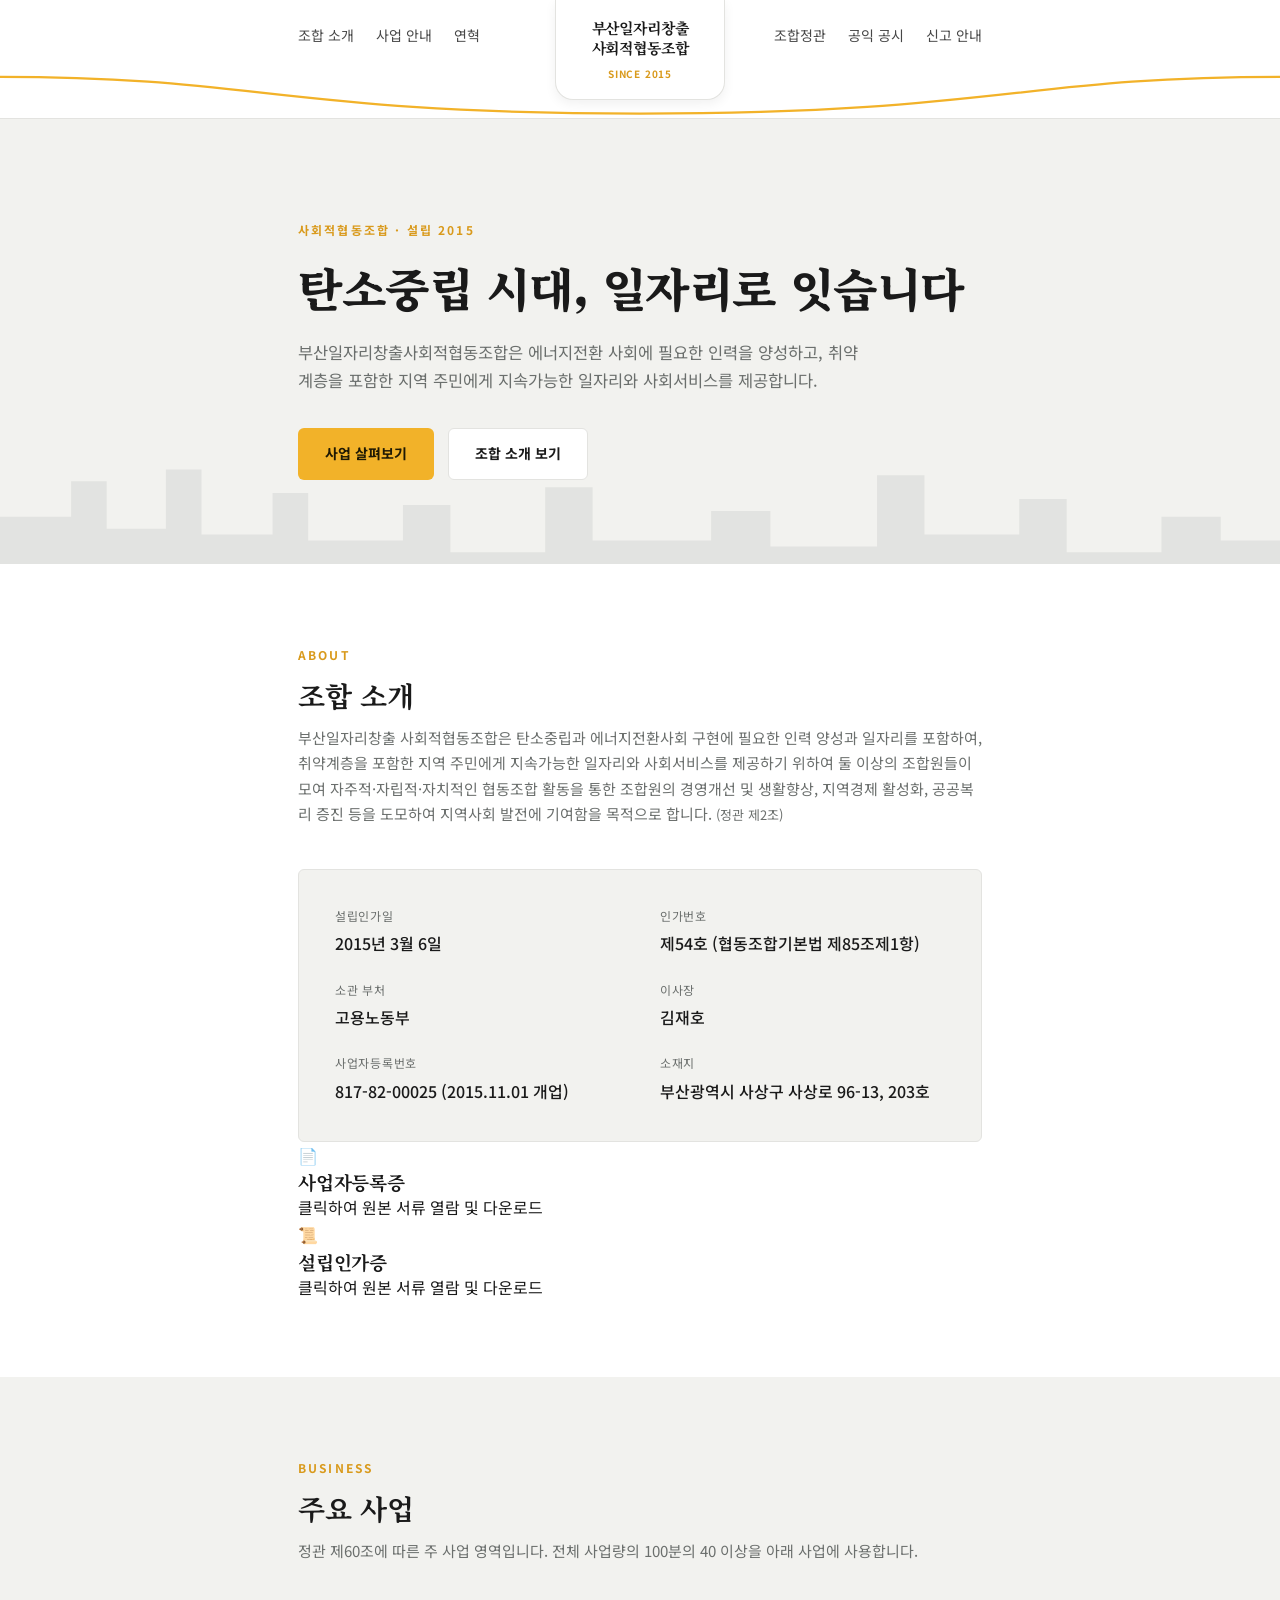
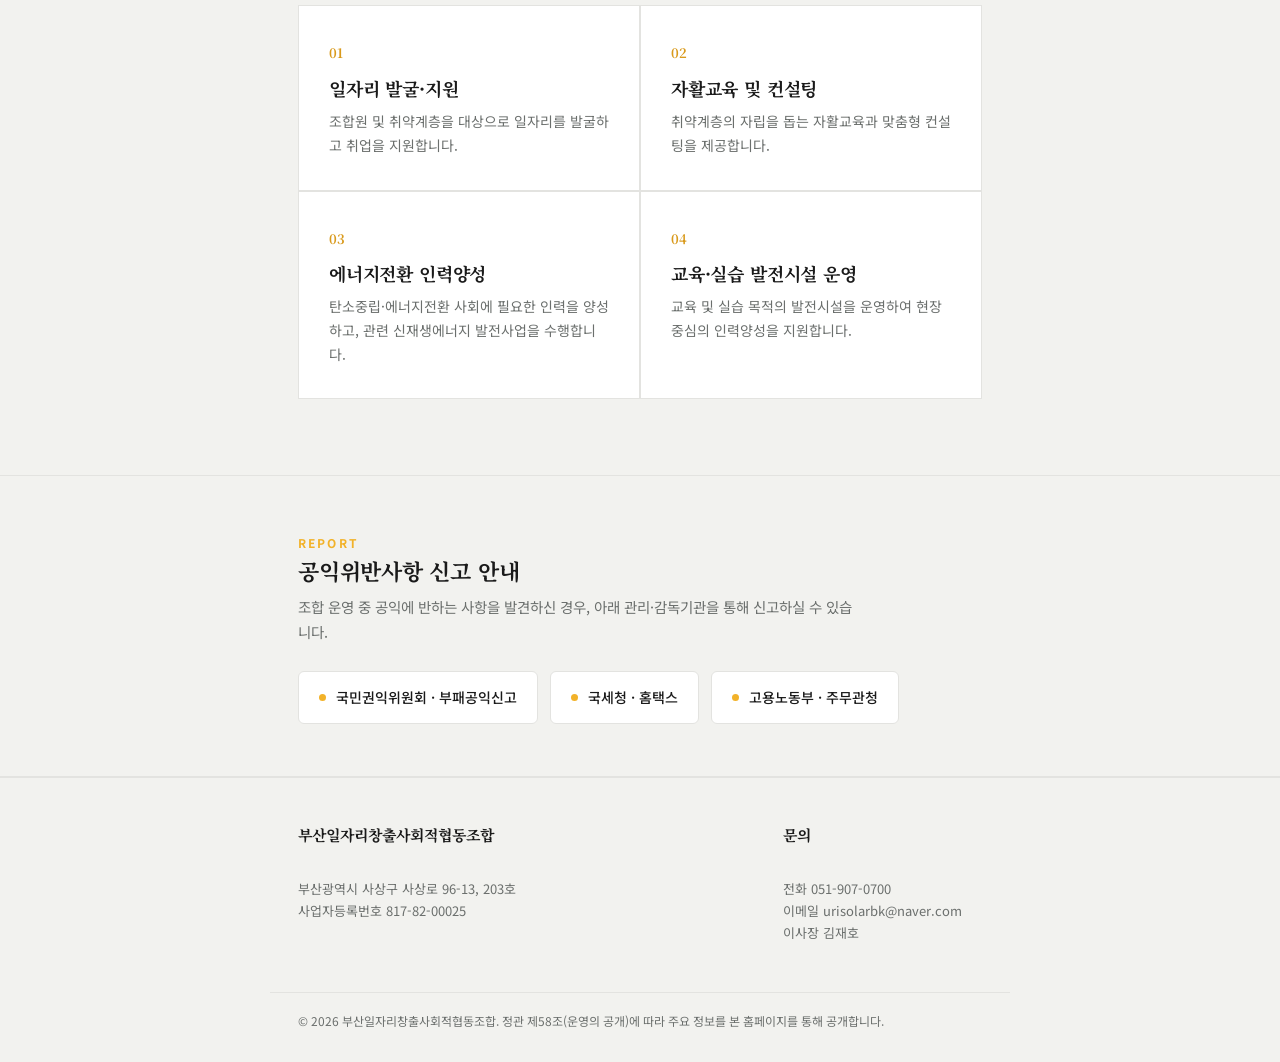
==== commit 826772b4: "Add document cards for business registration and certificates Added a document section for business " ====
--- a/index.html
+++ b/index.html
@@ -57,6 +57,8 @@
       <h2>조합 소개</h2>
       <p>부산일자리창출 사회적협동조합은 탄소중립과 에너지전환사회 구현에 필요한 인력 양성과 일자리를 포함하여, 취약계층을 포함한 지역 주민에게 지속가능한 일자리와 사회서비스를 제공하기 위하여 둘 이상의 조합원들이 모여 자주적·자립적·자치적인 협동조합 활동을 통한 조합원의 경영개선 및 생활향상, 지역경제 활성화, 공공복리 증진 등을 도모하여 지역사회 발전에 기여함을 목적으로 합니다. <span style="color:var(--steel);font-size:13px;">(정관 제2조)</span></p>
     </div>
+    
+    <!-- 기본 정보 카드 -->
     <div class="info-card">
       <div class="info-row"><dt>설립인가일</dt><dd>2015년 3월 6일</dd></div>
       <div class="info-row"><dt>인가번호</dt><dd>제54호 (협동조합기본법 제85조제1항)</dd></div>
@@ -65,6 +67,25 @@
       <div class="info-row"><dt>사업자등록번호</dt><dd>817-82-00025 (2015.11.01 개업)</dd></div>
       <div class="info-row"><dt>소재지</dt><dd>부산광역시 사상구 사상로 96-13, 203호</dd></div>
     </div>
+
+    <!-- 추가된 증명서/인가증 서류 카드 영역 (2열 균등 나열) -->
+    <div class="docs-container">
+      <a href="(사업자) (김재호)_부산일자리창출사회적협동조합 250919.pdf" target="_blank" class="doc-card">
+        <div class="doc-icon">📄</div>
+        <div class="doc-text">
+          <h3>사업자등록증</h3>
+          <p>클릭하여 원본 서류 열람 및 다운로드</p>
+        </div>
+      </a>
+      <a href="(설립인가증)부산일자리창출 사회적협동조합 250825 - 복사본.pdf" target="_blank" class="doc-card">
+        <div class="doc-icon">📜</div>
+        <div class="doc-text">
+          <h3>설립인가증</h3>
+          <p>클릭하여 원본 서류 열람 및 다운로드</p>
+        </div>
+      </a>
+    </div>
+
   </div>
 </section>
 
@@ -116,12 +137,12 @@
 <footer id="contact">
   <div class="wrap foot-inner">
     <div>
-      <strong>부산일자리창출사회적협동조합</strong>
+      <strong>부산일자리창출사회적협동조합</strong><br>
       부산광역시 사상구 사상로 96-13, 203호<br>
       사업자등록번호 817-82-00025
     </div>
     <div>
-      <strong>문의</strong>
+      <strong>문의</strong><br>
       전화 <a href="tel:051-907-0700">051-907-0700</a><br>
       이메일 <a href="mailto:urisolarbk@naver.com">urisolarbk@naver.com</a><br>
       이사장 김재호
--- a/style.css
+++ b/style.css
@@ -1,23 +1,20 @@
 /* =========================================================
-   부산일자리창출사회적협동조합 — 공통 스타일시트
-   index.html / articles.html / disclosure.html 이 파일을 공유합니다.
-   디자인을 바꿀 때는 이 파일 하나만 고치면 세 페이지에 모두 반영됩니다.
+   부산일자리창출사회적협동조합 — 화이트 · 라이트그레이 투톤 스타일시트
+   index.html / articles.html / disclosure.html / history.html 공유 파일
    ========================================================= */
 
-:root{
-  --navy-deep:#0F212C;
-  --navy-mid:#173447;
-  --brand-1:#1F6E96;
-  --brand-2:#3D93BD;
-  --paper:#F1F3EE;
-  --ink:#152026;
-  --steel:#75858D;
-  --steel-line:#D8DED9;
-  --amber:#CE8A2E;
-  --amber-deep:#B87621;
-  --green:#3E7A58;
-  --radius:2px;
-}
+:root {
+  --ink: #1A1A1A;           /* 본문/제목 텍스트 - 검정 */
+  --steel: #6B6F6D;          /* 서브 텍스트 - 중간 회색 */
+  --steel-line: #E3E3E0;     /* 옅은 테두리선 */
+  --paper: #FFFFFF;          /* 배경 화이트 */
+  --panel: #F2F2EF;          /* 연한 그레이 패널 배경 */
+  --amber: #F2B229;          /* 포인트 컬러 (버튼/강조용, 최소한만 사용) */
+  --amber-deep: #D99A1C;
+  --radius: 6px;
+  --content-w: 740px;
+}
+
 *{box-sizing:border-box;margin:0;padding:0;}
 html{scroll-behavior:smooth;}
 body{
@@ -27,30 +24,43 @@
   line-height:1.7;
   -webkit-font-smoothing:antialiased;
 }
-h1,h2,h3{font-family:'Noto Serif KR',serif;line-height:1.35;letter-spacing:-0.01em;}
+h1,h2,h3{font-family:'Noto Serif KR',serif;line-height:1.35;letter-spacing:-0.01em;color:var(--ink);}
 a{color:inherit;text-decoration:none;}
-.wrap{max-width:1080px;margin:0 auto;padding:0 28px;}
+.wrap{max-width:var(--content-w);margin:0 auto;padding:0 28px;}
 .eyebrow{font-size:12px;font-weight:700;letter-spacing:.18em;color:var(--amber-deep);text-transform:uppercase;}
 
-/* ---------- Header: wave band + 브랜드 탭 (모든 페이지 공통) ---------- */
-.header-shell{position:sticky;top:0;background:var(--brand-1);z-index:50;}
-.nav-row{display:flex;align-items:flex-start;justify-content:space-between;max-width:1080px;margin:0 auto;padding:24px 28px 32px;}
-.nav-row ul{display:flex;list-style:none;font-size:14px;color:#EDEFEA;flex-wrap:wrap;}
+/* ---------- Header: 화이트 배경 ---------- */
+.header-shell{
+  position:sticky;
+  top:0;
+  background:#FFFFFF;
+  border-bottom:1px solid var(--steel-line);
+  z-index:50;
+}
+.nav-row{
+  display:flex;
+  align-items:flex-start;
+  justify-content:space-between;
+  max-width:var(--content-w);
+  margin:0 auto;
+  padding:20px 28px 24px;
+}
+.nav-row ul{display:flex;list-style:none;font-size:14px;color:var(--ink);flex-wrap:wrap;}
 .nav-left ul li{margin:4px 22px 0 0;}
 .nav-right ul li{margin:4px 0 0 22px;}
-.nav-row a{color:#EDEFEA;opacity:.85;text-decoration:none;transition:opacity .15s,color .15s;}
-.nav-row a:hover{opacity:1;color:var(--amber);}
-.nav-row a.active{opacity:1;color:var(--amber);}
-.brand-spacer{width:180px;flex:none;}
+.nav-row a{color:var(--ink);opacity:.8;text-decoration:none;transition:opacity .15s,color .15s;}
+.nav-row a:hover{opacity:1;color:var(--amber-deep);}
+.nav-row a.active{opacity:1;color:var(--amber-deep);font-weight:700;}
+.brand-spacer{width:160px;flex:none;}
 .wave-wrap{position:relative;line-height:0;margin-top:-2px;}
-.wave-wrap svg{display:block;width:100%;height:58px;}
+.wave-wrap svg{display:block;width:100%;height:48px;fill:#FFFFFF;}
 .brand-tab{
   position:absolute;top:0;left:50%;transform:translateX(-50%);
-  width:180px;background:var(--paper);border-radius:0 0 18px 18px;
-  padding:22px 10px 16px;text-align:center;z-index:5;
-  box-shadow:0 10px 22px rgba(0,0,0,.2);
-}
-.brand-tab .bn{font-family:'Noto Serif KR',serif;font-weight:700;font-size:15px;color:var(--navy-deep);line-height:1.32;display:block;letter-spacing:-.01em;}
+  width:170px;background:#FFFFFF;border:1px solid var(--steel-line);border-top:none;border-radius:0 0 18px 18px;
+  padding:18px 10px 14px;text-align:center;z-index:5;
+  box-shadow:0 4px 12px rgba(0,0,0,.06);
+}
+.brand-tab .bn{font-family:'Noto Serif KR',serif;font-weight:700;font-size:15px;color:var(--ink);line-height:1.32;display:block;letter-spacing:-.01em;}
 .brand-tab .bs{display:inline-block;margin-top:7px;font-size:10px;color:var(--amber-deep);letter-spacing:.08em;font-weight:700;}
 @media (max-width:760px){
   .header-shell{display:flex;flex-direction:column;}
@@ -63,29 +73,27 @@
   .brand-tab{order:1;position:static;transform:none;margin:0 auto;width:200px;box-shadow:none;padding:26px 10px 16px;}
 }
 
-/* ---------- 홈페이지 히어로 (index.html) ---------- */
+/* ---------- 홈페이지 히어로 (index.html) - 연한 그레이 패널 ---------- */
 .hero{
-  background:
-    radial-gradient(ellipse 900px 500px at 15% -10%, rgba(206,138,46,.25), transparent 60%),
-    linear-gradient(180deg,var(--brand-1) 0%, var(--brand-2) 100%);
-  color:#EEF1EC;
+  background:var(--panel);
+  color:var(--ink);
   padding:96px 0 84px;
   position:relative;
   overflow:hidden;
 }
 .hero svg.skyline{
-  position:absolute;left:0;right:0;bottom:0;width:100%;height:auto;opacity:.5;
-}
-.hero-inner{max-width:680px;position:relative;z-index:2;}
+  position:absolute;left:0;right:0;bottom:0;width:100%;height:auto;opacity:.07;
+}
+.hero-inner{max-width:var(--content-w);position:relative;z-index:2;}
 .hero h1{
   font-size:clamp(30px,4.6vw,46px);
   font-weight:900;
   margin:14px 0 20px;
-  color:#fff;
+  color:var(--ink);
 }
 .hero p{
   font-size:16.5px;
-  color:#DCEEF4;
+  color:var(--steel);
   max-width:560px;
   margin-bottom:34px;
 }
@@ -98,34 +106,35 @@
   border:1px solid transparent;
   cursor:pointer;
 }
-.btn-primary{background:var(--amber);color:#1B1204;}
+.btn-primary{background:var(--amber);color:#1F1904;}
 .btn-primary:hover{background:var(--amber-deep);}
-.btn-ghost{border-color:rgba(255,255,255,.35);color:#fff;margin-left:10px;}
-.btn-ghost:hover{border-color:#fff;}
-
-/* ---------- 서브페이지 히어로 (articles.html / disclosure.html) ---------- */
+.btn-ghost{border-color:var(--steel-line);color:var(--ink);margin-left:10px;background:#fff;}
+.btn-ghost:hover{border-color:var(--ink);background:var(--panel);}
+
+/* ---------- 서브페이지 히어로 (articles.html / disclosure.html / history.html) ---------- */
 .page-hero{
-  background:linear-gradient(180deg,var(--brand-1) 0%, var(--brand-2) 100%);
-  color:#EEF1EC;padding:64px 0 52px;
-}
-.page-hero h1{font-size:clamp(28px,4.2vw,40px);font-weight:900;margin:12px 0 16px;color:#fff;}
-.page-hero p{color:#DCEEF4;font-size:15.5px;max-width:600px;}
-.hero-meta{display:flex;flex-wrap:wrap;margin:22px 0 -14px -36px;padding-top:26px;border-top:1px solid rgba(255,255,255,.14);}
-.hero-meta div{font-size:12px;color:#BFE1EC;letter-spacing:.04em;margin:8px 0 14px 36px;}
-.hero-meta strong{display:block;color:#EDEFEA;font-size:14.5px;font-weight:500;margin-top:4px;font-family:'Noto Serif KR',serif;}
+  background:var(--panel);
+  color:var(--ink);padding:64px 0 52px;
+}
+.page-hero h1{font-size:clamp(28px,4.2vw,40px);font-weight:900;margin:12px 0 16px;color:var(--ink);}
+.page-hero p{color:var(--steel);font-size:15.5px;max-width:var(--content-w);}
+.hero-meta{display:flex;flex-wrap:wrap;margin:22px 0 -14px -36px;padding-top:26px;border-top:1px solid var(--steel-line);}
+.hero-meta div{font-size:12px;color:var(--steel);letter-spacing:.04em;margin:8px 0 14px 36px;}
+.hero-meta strong{display:block;color:var(--ink);font-size:14.5px;font-weight:500;margin-top:4px;font-family:'Noto Serif KR',serif;}
 
 /* ---------- 섹션 공통 ---------- */
 section{padding:76px 0;}
-section.alt{background:#EAEDE6;}
-.section-head{max-width:600px;margin-bottom:42px;}
-.section-head h2{font-size:28px;margin-top:10px;}
-.section-head p{color:var(--steel);font-size:15px;margin-top:10px;}
-.doc-body{max-width:740px;margin:0 auto;}
+section.alt{background:var(--panel);}
+.section-head{max-width:none;margin-bottom:42px;}
+.section-head h2{font-size:28px;margin-top:10px;color:var(--ink);}
+.section-head p{color:var(--steel);font-size:15px;margin-top:10px;max-width:none;}
+.doc-body{max-width:var(--content-w);margin:0 auto;}
 
 /* ---------- 조합 소개: 설립정보 카드 (index.html) ---------- */
 .info-card{
-  background:var(--brand-1);
-  color:#EDEFEA;
+  background:var(--panel);
+  color:var(--ink);
+  border:1px solid var(--steel-line);
   border-radius:var(--radius);
   padding:36px;
   display:grid;
@@ -133,8 +142,8 @@
   gap:22px 40px;
 }
 @media (max-width:640px){.info-card{grid-template-columns:1fr;}}
-.info-row dt{font-size:12px;color:#BFE1EC;letter-spacing:.06em;margin-bottom:4px;}
-.info-row dd{font-size:16px;font-weight:500;}
+.info-row dt{font-size:12px;color:var(--steel);letter-spacing:.06em;margin-bottom:4px;}
+.info-row dd{font-size:16px;font-weight:500;color:var(--ink);}
 
 /* ---------- 사업 안내: 사업 카드 (index.html) ---------- */
 .biz-grid{
@@ -151,27 +160,29 @@
   font-family:'Noto Serif KR',serif;
   font-size:13px;color:var(--amber-deep);font-weight:700;
 }
-.biz-card h3{font-size:18px;margin:10px 0 10px;}
+.biz-card h3{font-size:18px;margin:10px 0 10px;color:var(--ink);}
 .biz-card p{font-size:14px;color:var(--steel);}
 
 /* ---------- 신고 안내 배너 (index.html) ---------- */
 .report-banner{
-  background:var(--brand-2);
-  color:#EDEFEA;
+  background:var(--panel);
+  color:var(--ink);
   padding:52px 0;
-}
-.report-banner h2{color:#fff;font-size:22px;}
-.report-banner p{color:#D8ECF2;font-size:14.5px;margin:10px 0 26px;max-width:560px;}
+  border-top:1px solid var(--steel-line);
+  border-bottom:1px solid var(--steel-line);
+}
+.report-banner h2{color:var(--ink);font-size:22px;}
+.report-banner p{color:var(--steel);font-size:14.5px;margin:10px 0 26px;max-width:560px;}
 .report-links{display:flex;flex-wrap:wrap;gap:12px;}
 .report-link{
   display:flex;align-items:center;gap:10px;
-  background:rgba(255,255,255,.06);
-  border:1px solid rgba(255,255,255,.18);
+  background:#fff;
+  border:1px solid var(--steel-line);
   padding:14px 20px;border-radius:var(--radius);
-  font-size:14px;font-weight:500;
+  font-size:14px;font-weight:500;color:var(--ink);
   transition:border-color .15s, background .15s;
 }
-.report-link:hover{border-color:var(--amber);background:rgba(206,138,46,.12);}
+.report-link:hover{border-color:var(--amber);background:#FDF6E7;}
 .report-link .dot{width:7px;height:7px;background:var(--amber);border-radius:50%;flex:none;}
 
 /* ---------- 조합정관: 목차 그리드 (articles.html) ---------- */
@@ -179,8 +190,8 @@
 @media (max-width:760px){.toc-grid{grid-template-columns:repeat(2,1fr);}}
 @media (max-width:480px){.toc-grid{grid-template-columns:1fr;}}
 .toc-item{background:#fff;padding:18px 20px;font-size:14px;display:flex;flex-direction:column;gap:4px;transition:background .15s;border-left:3px solid transparent;cursor:pointer;}
-.toc-item:hover{background:#F6F3EC;}
-.toc-item.current{background:#F6F3EC;border-left-color:var(--amber);}
+.toc-item:hover{background:var(--panel);}
+.toc-item.current{background:var(--panel);border-left-color:var(--amber);}
 .toc-item .toc-num{font-family:'Noto Serif KR',serif;font-size:12px;color:var(--amber-deep);font-weight:700;}
 .toc-item .toc-title{font-weight:500;color:var(--ink);}
 
@@ -188,26 +199,26 @@
 .doc-frame{border:1px solid var(--steel-line);background:#fff;}
 .doc-frame-bar{
   display:flex;align-items:flex-end;justify-content:space-between;gap:16px;flex-wrap:wrap;
-  padding:22px 30px;border-bottom:1px solid var(--steel-line);background:#F6F3EC;
+  padding:22px 30px;border-bottom:1px solid var(--steel-line);background:var(--panel);
 }
 .doc-frame-bar .eyebrow{display:block;margin-bottom:6px;}
-.doc-frame-bar h2{font-size:21px;}
+.doc-frame-bar h2{font-size:21px;color:var(--ink);}
 .doc-frame-nav{display:flex;gap:2px;flex:none;}
 .frame-nav-btn{
-  font-family:'Noto Sans KR',sans-serif;font-size:12.5px;font-weight:700;color:var(--navy-mid);
+  font-family:'Noto Sans KR',sans-serif;font-size:12.5px;font-weight:700;color:var(--ink);
   background:#fff;border:1px solid var(--steel-line);padding:9px 14px;cursor:pointer;transition:background .15s,color .15s;
 }
-.frame-nav-btn:hover:not(:disabled){background:var(--brand-1);color:#fff;}
+.frame-nav-btn:hover:not(:disabled){background:var(--amber);color:#1F1904;border-color:var(--amber);}
 .frame-nav-btn:disabled{color:var(--steel-line);cursor:default;}
 .doc-scroll{max-height:620px;overflow-y:auto;padding:32px 30px;}
 .panel{display:none;}
 .panel.active{display:block;}
 .article{margin-bottom:36px;}
 .article:last-child{margin-bottom:4px;}
-.article h3{font-size:16px;font-weight:700;color:var(--navy-mid);margin-bottom:12px;font-family:'Noto Serif KR',serif;}
+.article h3{font-size:16px;font-weight:700;color:var(--ink);margin-bottom:12px;font-family:'Noto Serif KR',serif;}
 .article-note{display:inline-block;font-size:11.5px;font-weight:500;padding:2px 9px;border-radius:var(--radius);vertical-align:middle;letter-spacing:.02em;}
-.article-note.done{background:#FBF3E6;color:var(--amber-deep);}
-.article-note.pending{background:#EAEDE6;color:var(--steel);}
+.article-note.done{background:#FBF0D9;color:var(--amber-deep);}
+.article-note.pending{background:var(--panel);color:var(--steel);}
 p.clause{font-size:15px;color:var(--ink);line-height:1.85;margin-bottom:9px;padding-left:1.5em;text-indent:-1.5em;}
 p.plain{font-size:15px;color:var(--ink);line-height:1.85;margin-bottom:9px;}
 .item-list{list-style:decimal;padding-left:1.5em;margin:8px 0 16px;}
@@ -230,16 +241,16 @@
   border-bottom:1px solid var(--steel-line);
 }
 .disclosure-table th{
-  background:#F6F3EC;font-size:12px;letter-spacing:.06em;color:var(--steel);
+  background:var(--panel);font-size:12px;letter-spacing:.06em;color:var(--steel);
   text-transform:uppercase;font-weight:700;
 }
 .empty-note{
   margin-top:16px;font-size:13.5px;color:var(--steel);
-  padding:14px 18px;border-left:3px solid var(--amber);background:#F6F3EC;
+  padding:14px 18px;border-left:3px solid var(--amber);background:var(--panel);
 }
 
 /* ---------- 연혁: 타임라인 (history.html) ---------- */
-.timeline{max-width:740px;margin:0 auto;}
+.timeline{max-width:var(--content-w);margin:0 auto;}
 .tl-year-group{display:flex;gap:24px;padding:26px 0;border-top:1px solid var(--steel-line);}
 .tl-year-group:first-child{border-top:none;padding-top:0;}
 .tl-year{flex:none;width:84px;font-family:'Noto Serif KR',serif;font-size:26px;font-weight:900;color:var(--amber-deep);padding-top:2px;}
@@ -257,8 +268,8 @@
 }
 
 /* ---------- 푸터 (모든 페이지 공통) ---------- */
-footer{background:var(--brand-1);color:#CFE3EC;padding:44px 0 30px;font-size:13px;}
+footer{background:var(--panel);color:var(--steel);padding:44px 0 30px;font-size:13px;border-top:1px solid var(--steel-line);}
 footer .foot-inner{display:flex;justify-content:space-between;flex-wrap:wrap;}
 footer .foot-inner>div{margin:0 20px 20px 0;}
-footer strong{color:#EDEFEA;font-family:'Noto Serif KR',serif;font-size:15px;display:block;margin-bottom:8px;}
-footer .legal{margin-top:28px;font-size:12px;color:#9FCBDD;border-top:1px solid rgba(255,255,255,.08);padding-top:18px;}
+footer strong{color:var(--ink);font-family:'Noto Serif KR',serif;font-size:15px;display:block;margin-bottom:8px;}
+footer .legal{margin-top:28px;font-size:12px;color:var(--steel);border-top:1px solid var(--steel-line);padding-top:18px;}
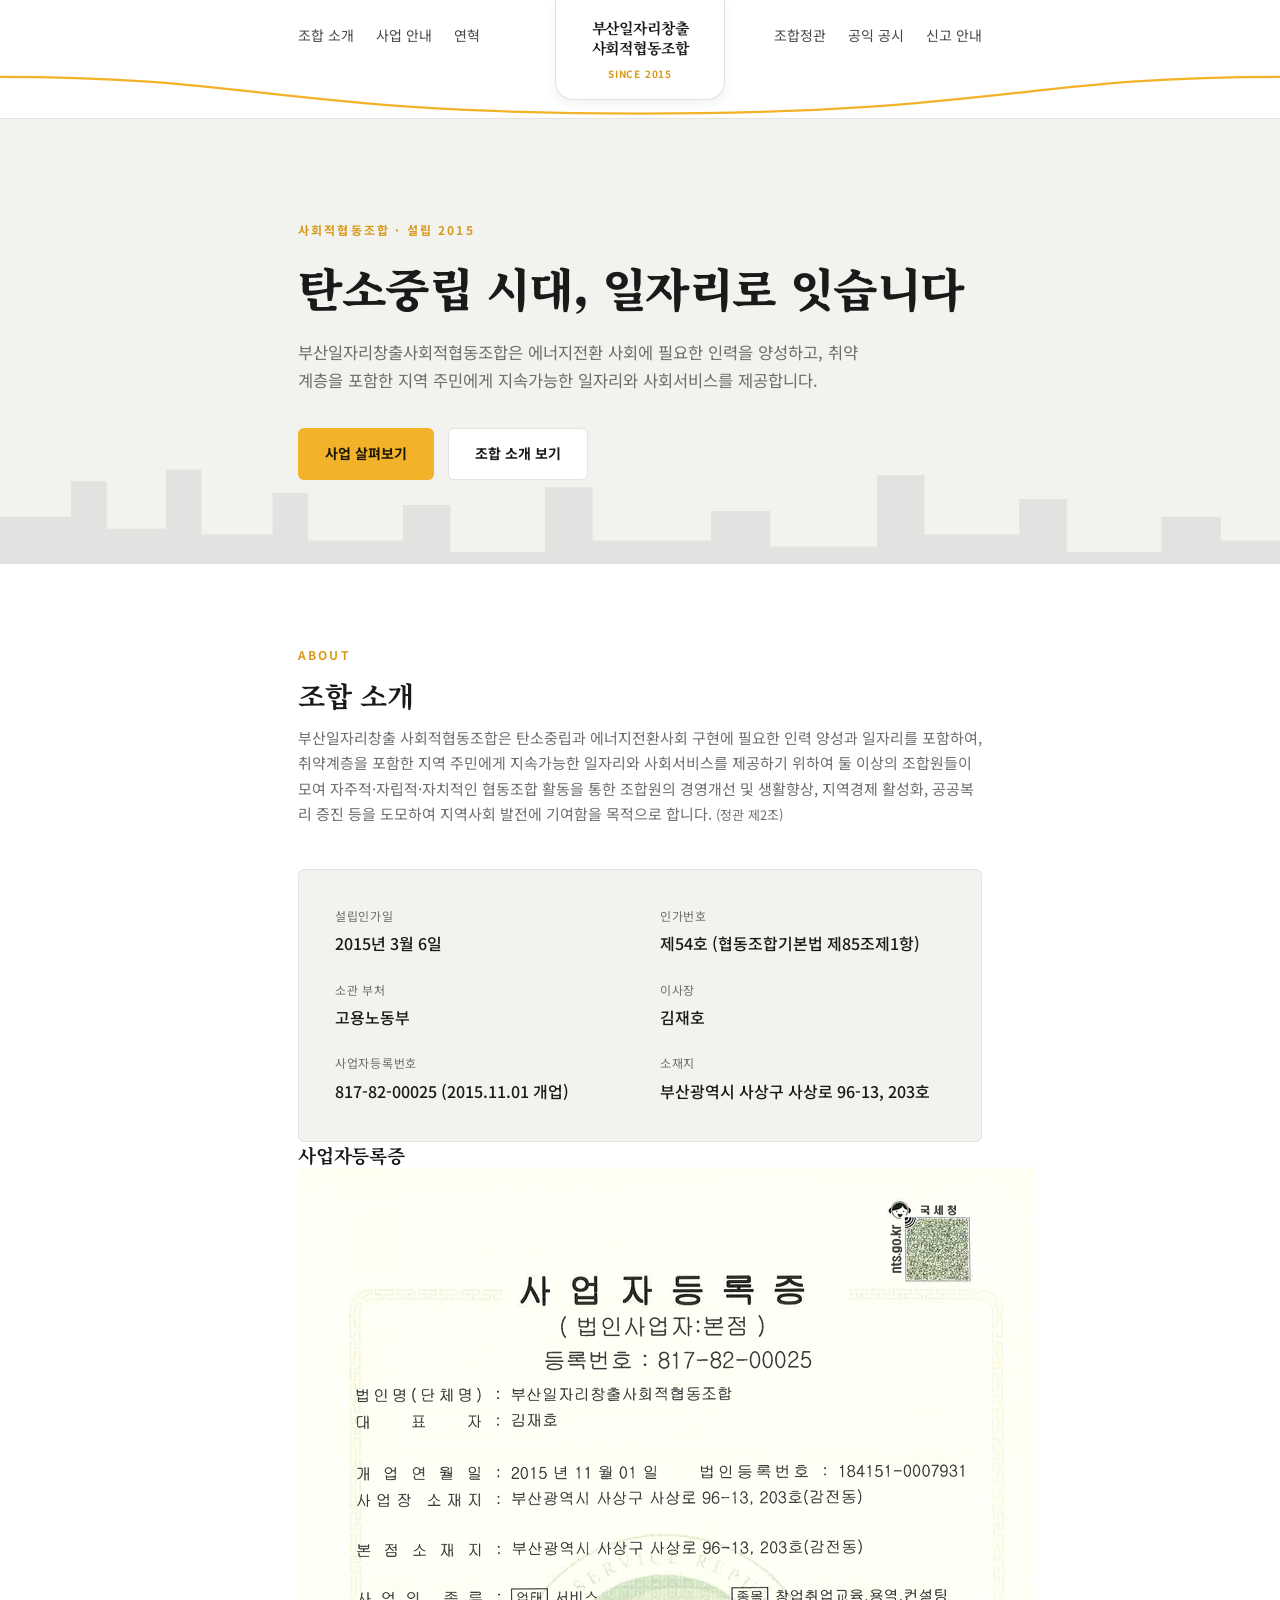
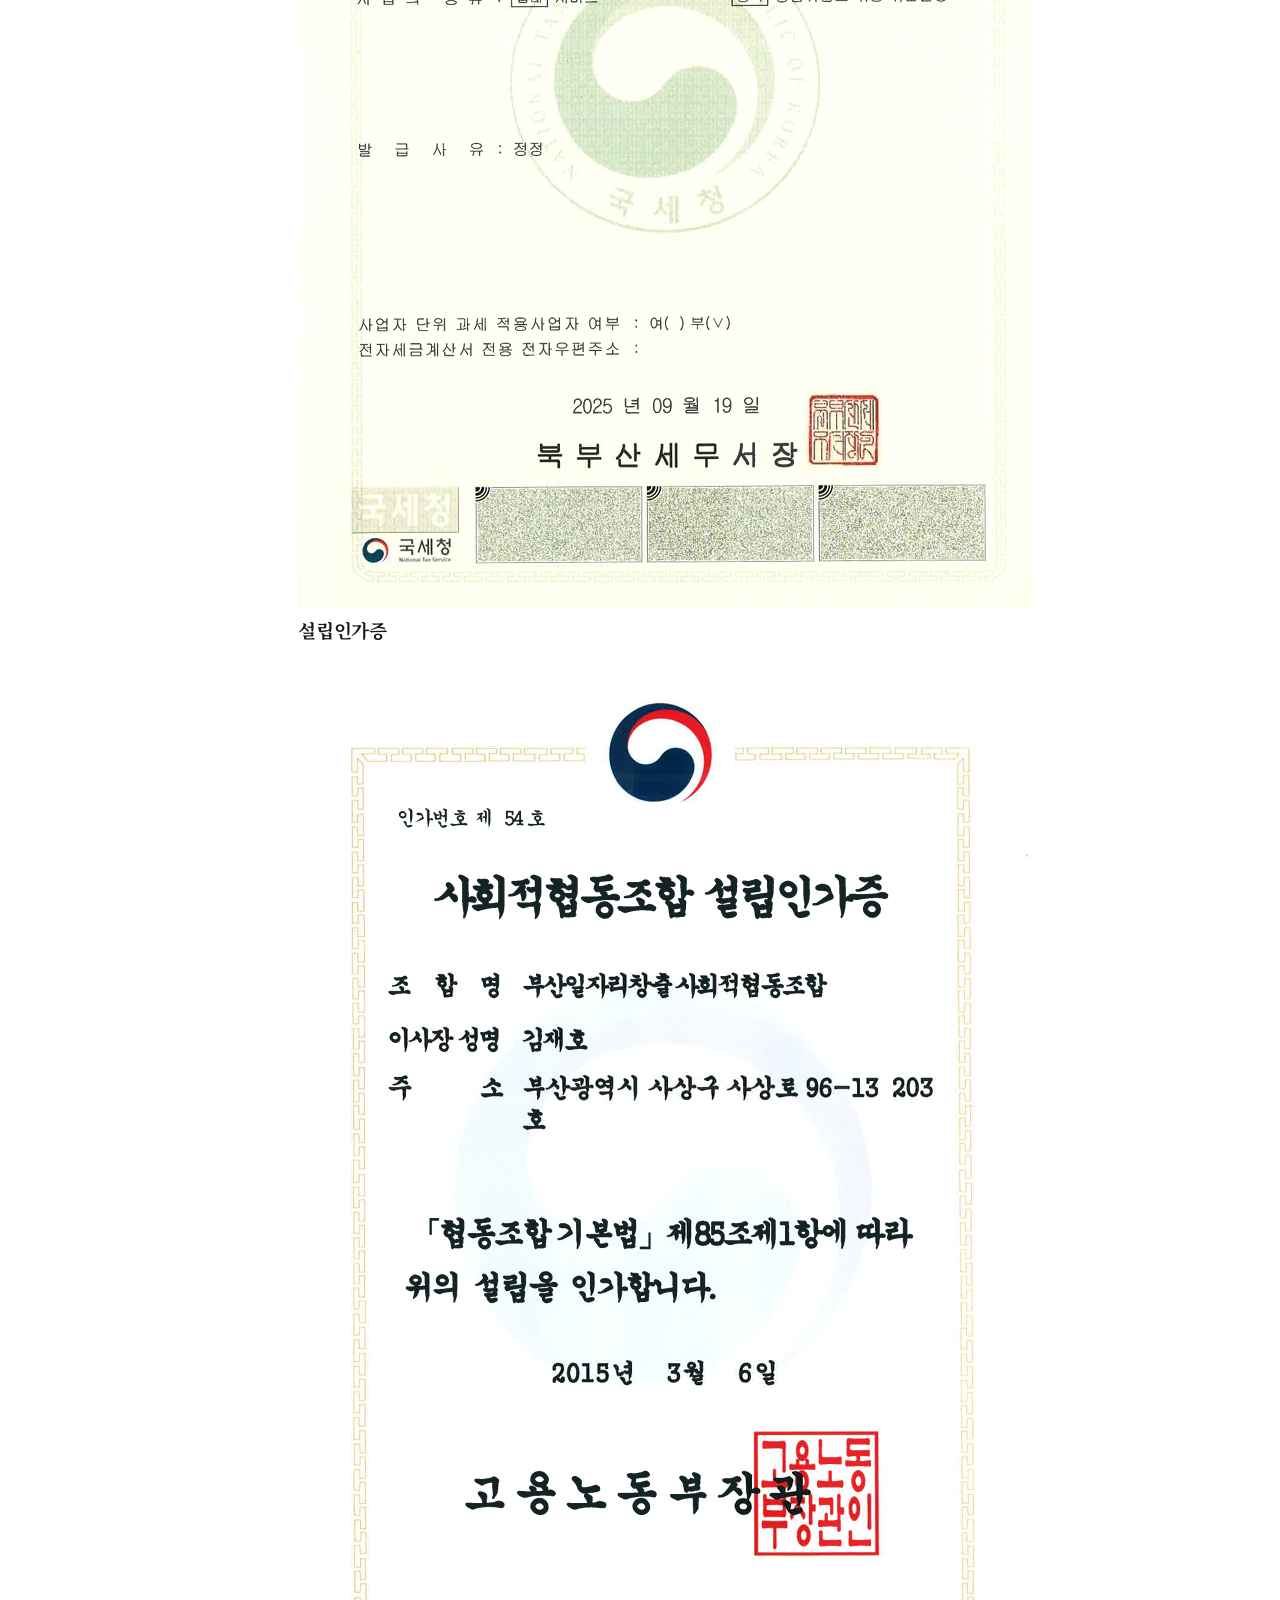
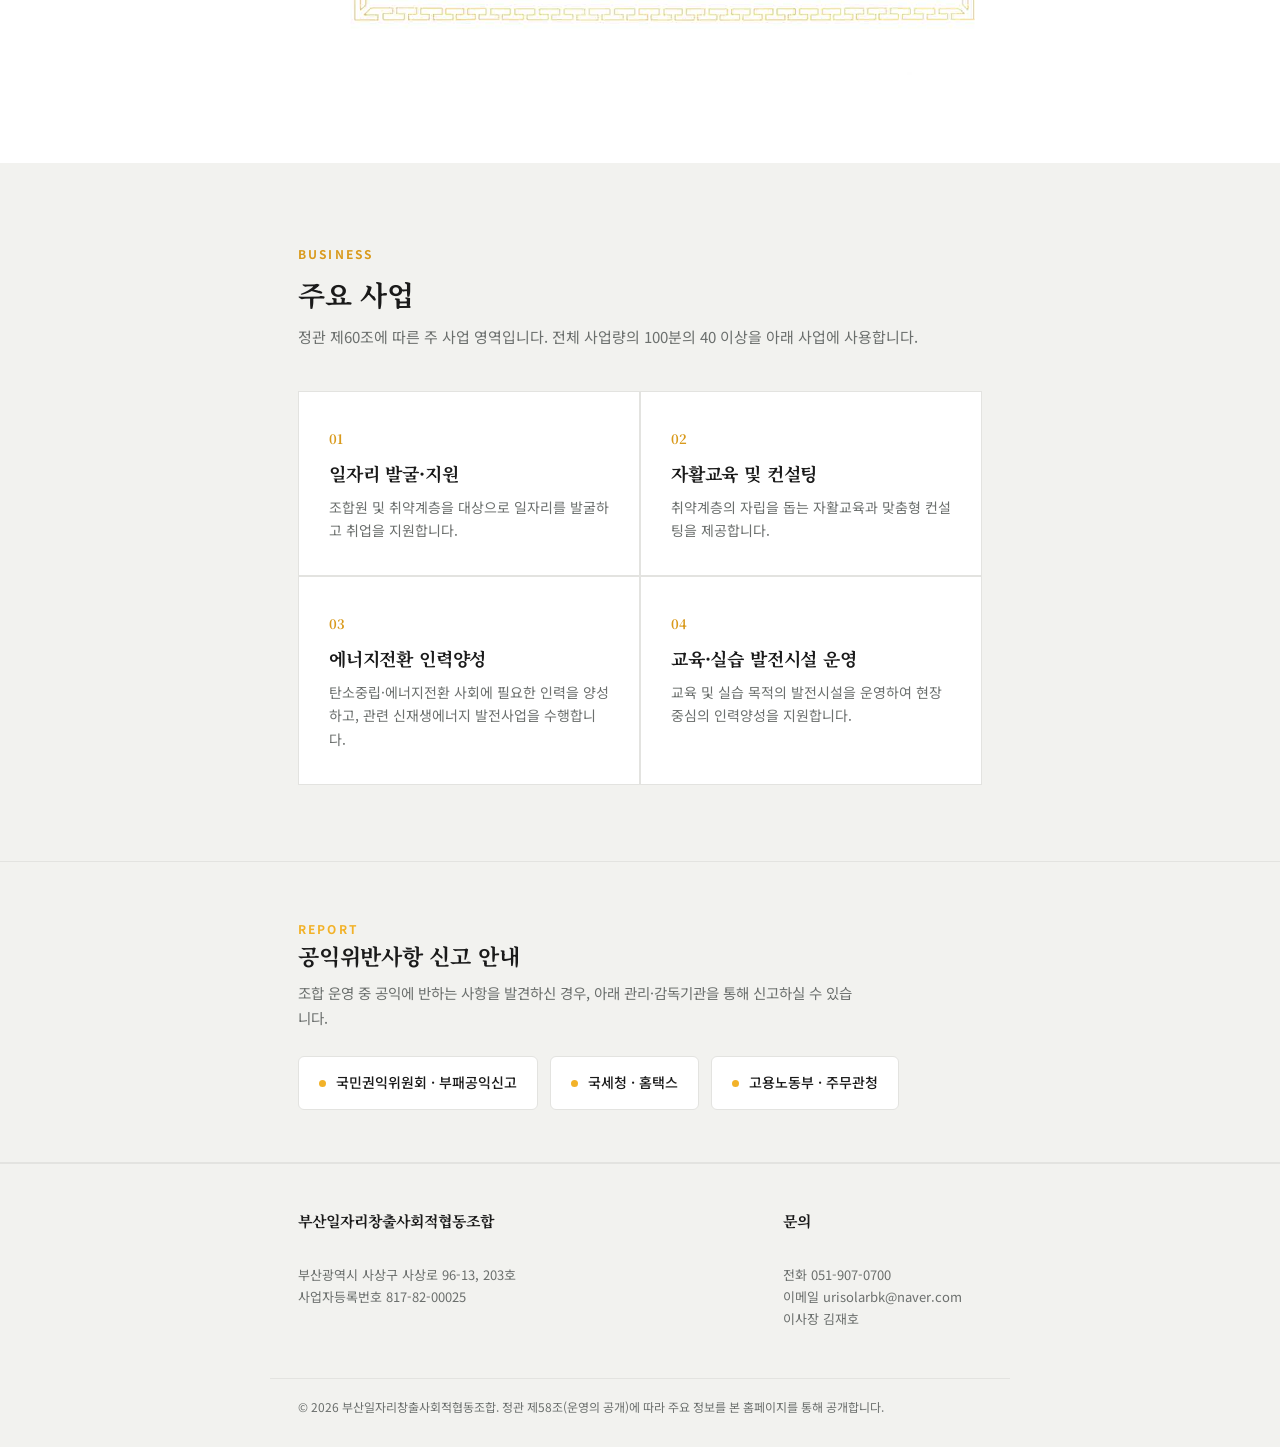
==== commit 373cdb02: "Update document display to show images directly Replaced document links with direct image display fo" ====
--- a/index.html
+++ b/index.html
@@ -68,22 +68,20 @@
       <div class="info-row"><dt>소재지</dt><dd>부산광역시 사상구 사상로 96-13, 203호</dd></div>
     </div>
 
-    <!-- 추가된 증명서/인가증 서류 카드 영역 (2열 균등 나열) -->
-    <div class="docs-container">
-      <a href="(사업자) (김재호)_부산일자리창출사회적협동조합 250919.pdf" target="_blank" class="doc-card">
-        <div class="doc-icon">📄</div>
-        <div class="doc-text">
-          <h3>사업자등록증</h3>
-          <p>클릭하여 원본 서류 열람 및 다운로드</p>
-        </div>
-      </a>
-      <a href="(설립인가증)부산일자리창출 사회적협동조합 250825 - 복사본.pdf" target="_blank" class="doc-card">
-        <div class="doc-icon">📜</div>
-        <div class="doc-text">
-          <h3>설립인가증</h3>
-          <p>클릭하여 원본 서류 열람 및 다운로드</p>
-        </div>
-      </a>
+    <!-- 이미지 직접 출력 영역 -->
+    <div class="doc-image-grid">
+      <div class="doc-image-box">
+        <h3>사업자등록증</h3>
+        <a href="사업자등록증.png" target="_blank" title="클릭 시 원본 크게 보기">
+          <img src="사업자등록증.png" alt="사업자등록증">
+        </a>
+      </div>
+      <div class="doc-image-box">
+        <h3>설립인가증</h3>
+        <a href="설립인가증.png" target="_blank" title="클릭 시 원본 크게 보기">
+          <img src="설립인가증.png" alt="설립인가증">
+        </a>
+      </div>
     </div>
 
   </div>
--- a/style.css
+++ b/style.css
@@ -273,3 +273,58 @@
 footer .foot-inner>div{margin:0 20px 20px 0;}
 footer strong{color:var(--ink);font-family:'Noto Serif KR',serif;font-size:15px;display:block;margin-bottom:8px;}
 footer .legal{margin-top:28px;font-size:12px;color:var(--steel);border-top:1px solid var(--steel-line);padding-top:18px;}
+
+
+/* ---------- 조합 소개: 증명서/설립인가증 카드 (index.html) ---------- */
+.docs-container {
+  display: grid;
+  grid-template-columns: repeat(2, 1fr);
+  gap: 16px;
+  margin-top: 16px;
+  width: 100%;
+}
+
+.doc-card {
+  display: flex;
+  align-items: center;
+  padding: 22px 24px;
+  background: var(--panel);
+  border: 1px solid var(--steel-line);
+  border-radius: var(--radius);
+  text-decoration: none;
+  color: var(--ink);
+  transition: border-color .15s, background .15s, transform .15s;
+}
+
+.doc-card:hover {
+  background: #FFFFFF;
+  border-color: var(--amber-deep);
+  transform: translateY(-2px);
+  box-shadow: 0 4px 12px rgba(0,0,0,.06);
+}
+
+.doc-icon {
+  font-size: 26px;
+  margin-right: 16px;
+  flex: none;
+  line-height: 1;
+}
+
+.doc-text h3 {
+  font-family: 'Noto Serif KR', serif;
+  font-size: 16px;
+  font-weight: 700;
+  color: var(--ink);
+  margin-bottom: 2px;
+}
+
+.doc-text p {
+  font-size: 13px;
+  color: var(--steel);
+}
+
+@media (max-width: 640px) {
+  .docs-container {
+    grid-template-columns: 1fr;
+  }
+}
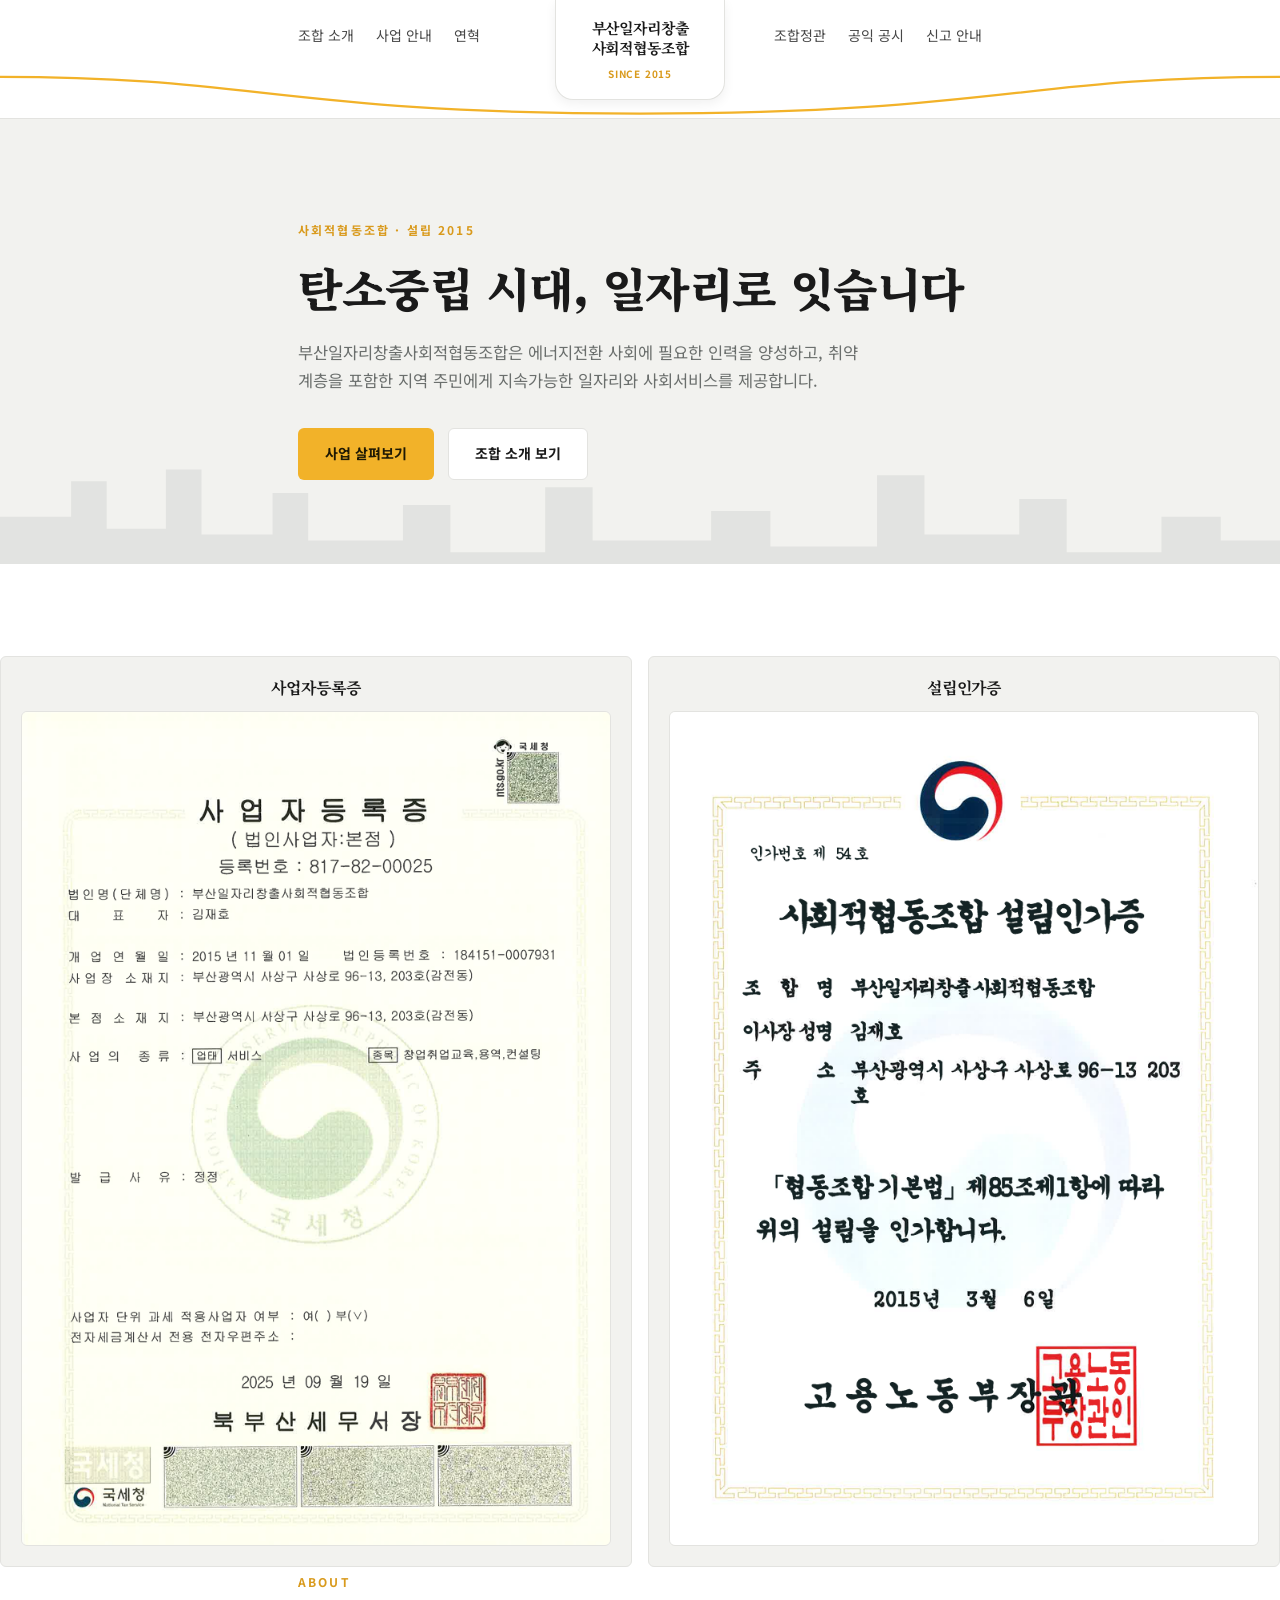
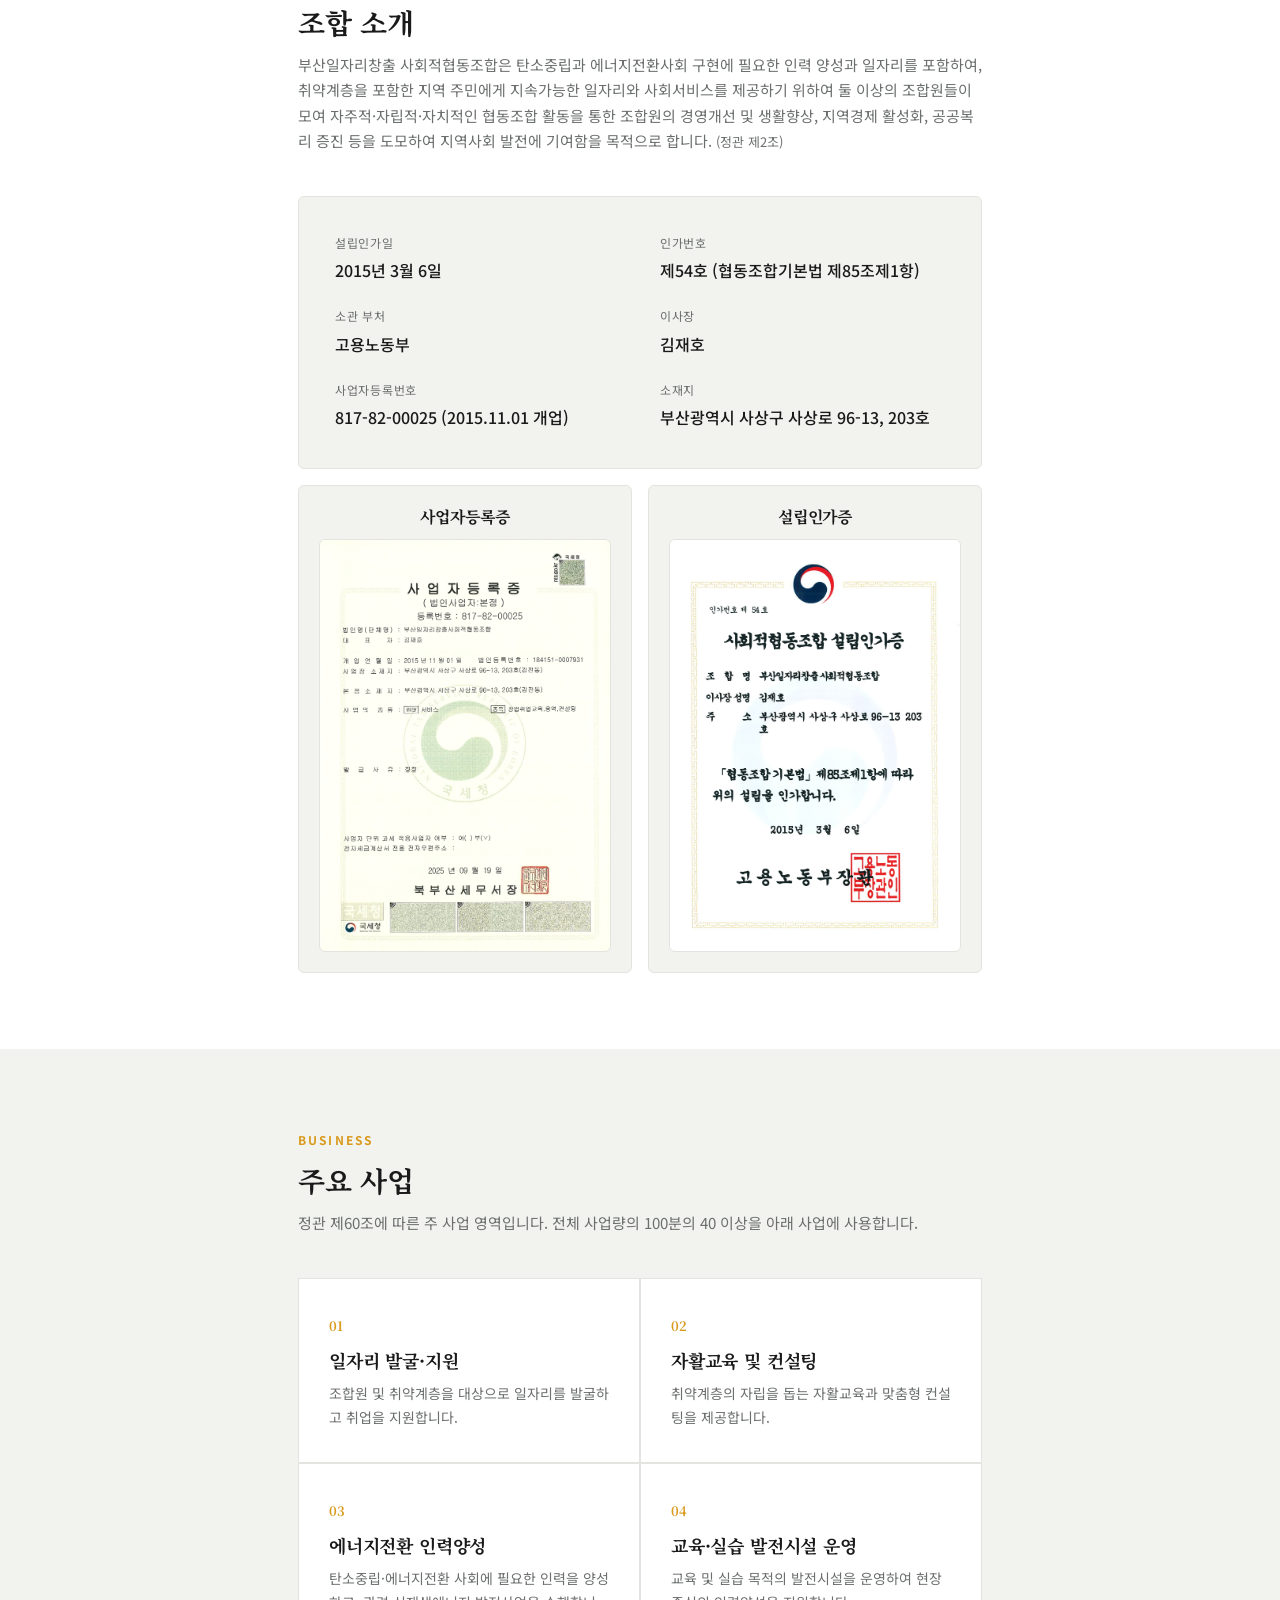
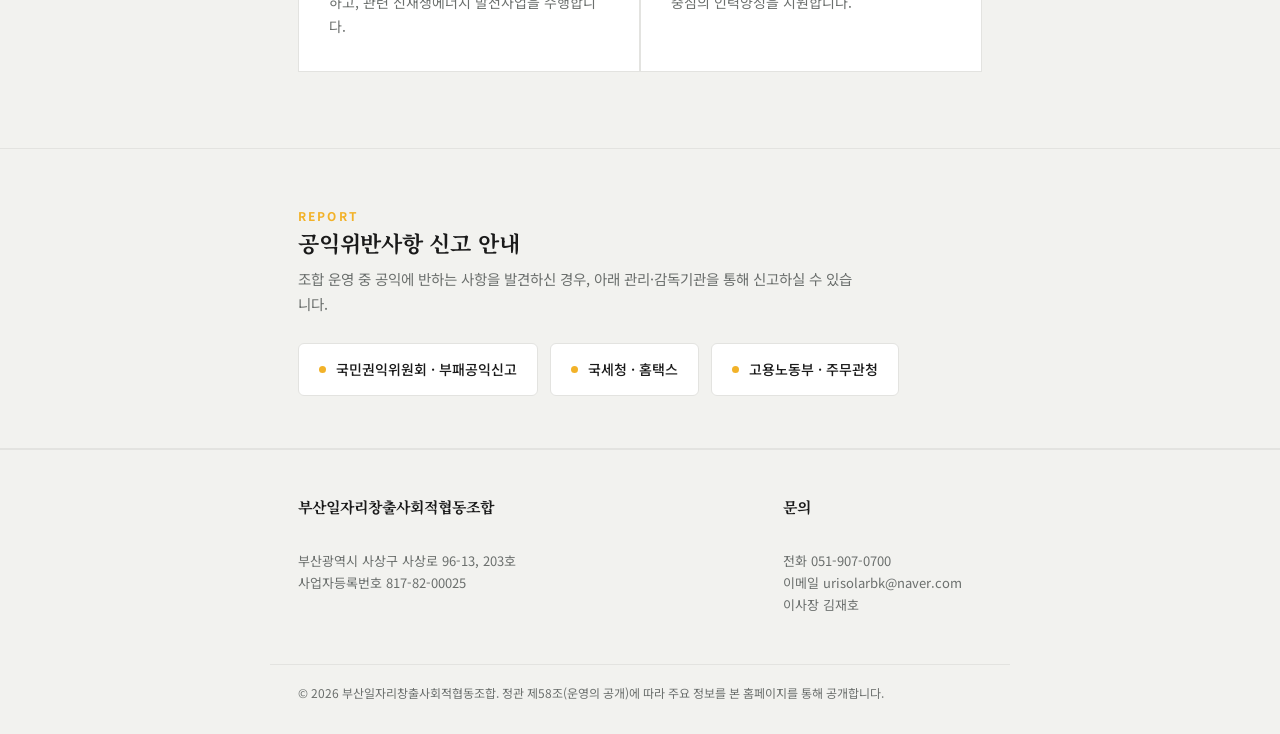
==== commit 9366f676: "Update index.html" ====
--- a/index.html
+++ b/index.html
@@ -51,6 +51,23 @@
 </section>
 
 <section id="about">
+
+  <!-- 기본 정보 카드 바로 아래 위치 -->
+<div class="doc-image-grid">
+  <div class="doc-image-box">
+    <h3>사업자등록증</h3>
+    <a href="사업자등록증.png" target="_blank" title="클릭 시 원본 크게 보기">
+      <img src="사업자등록증.png" alt="사업자등록증">
+    </a>
+  </div>
+  <div class="doc-image-box">
+    <h3>설립인가증</h3>
+    <a href="설립인가증.png" target="_blank" title="클릭 시 원본 크게 보기">
+      <img src="설립인가증.png" alt="설립인가증">
+    </a>
+  </div>
+</div>
+  
   <div class="wrap">
     <div class="section-head">
       <span class="eyebrow">About</span>
--- a/style.css
+++ b/style.css
@@ -274,9 +274,8 @@
 footer strong{color:var(--ink);font-family:'Noto Serif KR',serif;font-size:15px;display:block;margin-bottom:8px;}
 footer .legal{margin-top:28px;font-size:12px;color:var(--steel);border-top:1px solid var(--steel-line);padding-top:18px;}
 
-
-/* ---------- 조합 소개: 증명서/설립인가증 카드 (index.html) ---------- */
-.docs-container {
+/* ---------- 조합 소개: 이미지 직접 출력 스타일 ---------- */
+.doc-image-grid {
   display: grid;
   grid-template-columns: repeat(2, 1fr);
   gap: 16px;
@@ -284,47 +283,39 @@
   width: 100%;
 }
 
-.doc-card {
-  display: flex;
-  align-items: center;
-  padding: 22px 24px;
+.doc-image-box {
   background: var(--panel);
   border: 1px solid var(--steel-line);
   border-radius: var(--radius);
-  text-decoration: none;
-  color: var(--ink);
-  transition: border-color .15s, background .15s, transform .15s;
-}
-
-.doc-card:hover {
-  background: #FFFFFF;
-  border-color: var(--amber-deep);
-  transform: translateY(-2px);
-  box-shadow: 0 4px 12px rgba(0,0,0,.06);
-}
-
-.doc-icon {
-  font-size: 26px;
-  margin-right: 16px;
-  flex: none;
-  line-height: 1;
-}
-
-.doc-text h3 {
+  padding: 20px;
+  text-align: center;
+}
+
+.doc-image-box h3 {
   font-family: 'Noto Serif KR', serif;
   font-size: 16px;
   font-weight: 700;
   color: var(--ink);
-  margin-bottom: 2px;
-}
-
-.doc-text p {
-  font-size: 13px;
-  color: var(--steel);
+  margin-bottom: 12px;
+}
+
+.doc-image-box img {
+  width: 100%;
+  height: auto;
+  display: block;
+  border-radius: var(--radius);
+  border: 1px solid var(--steel-line);
+  background: #FFFFFF;
+  transition: transform .15s ease-in-out, box-shadow .15s ease-in-out;
+}
+
+.doc-image-box a:hover img {
+  transform: translateY(-2px);
+  box-shadow: 0 4px 12px rgba(0,0,0,0.1);
 }
 
 @media (max-width: 640px) {
-  .docs-container {
+  .doc-image-grid {
     grid-template-columns: 1fr;
   }
 }
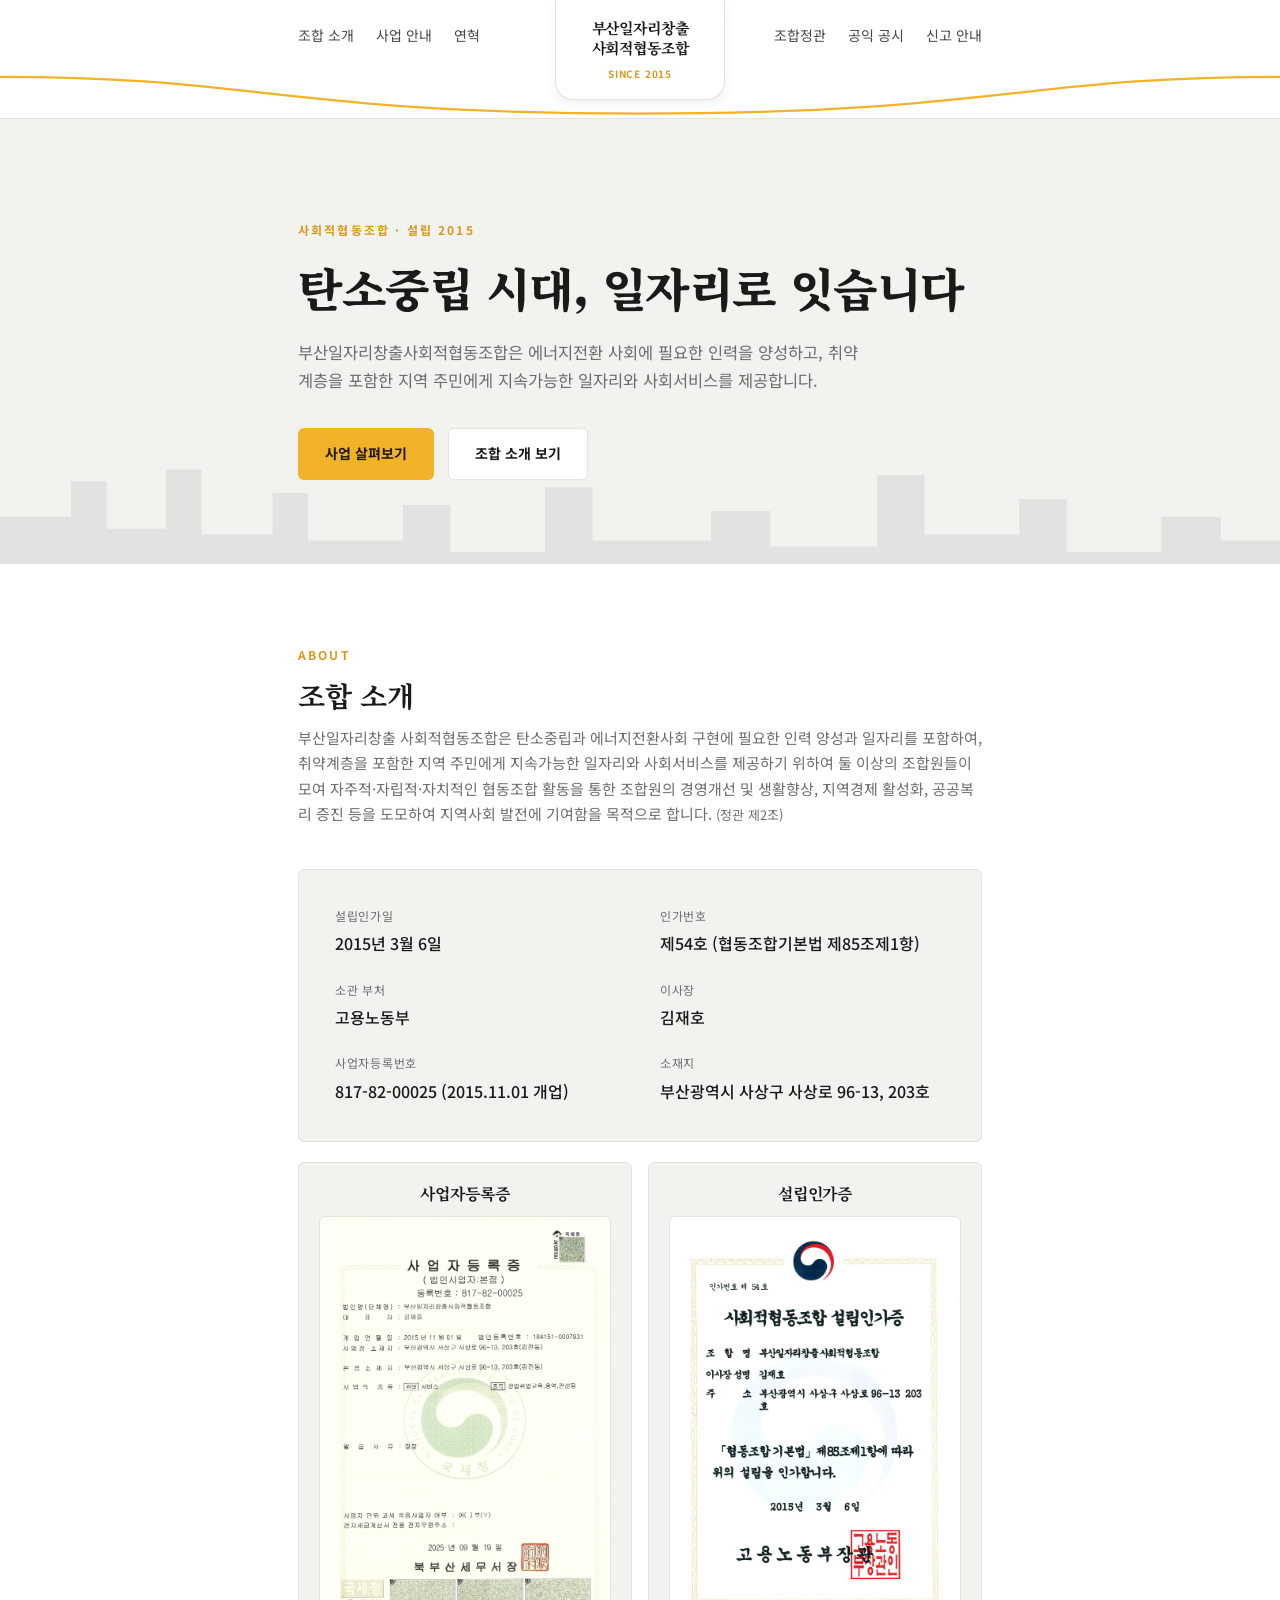
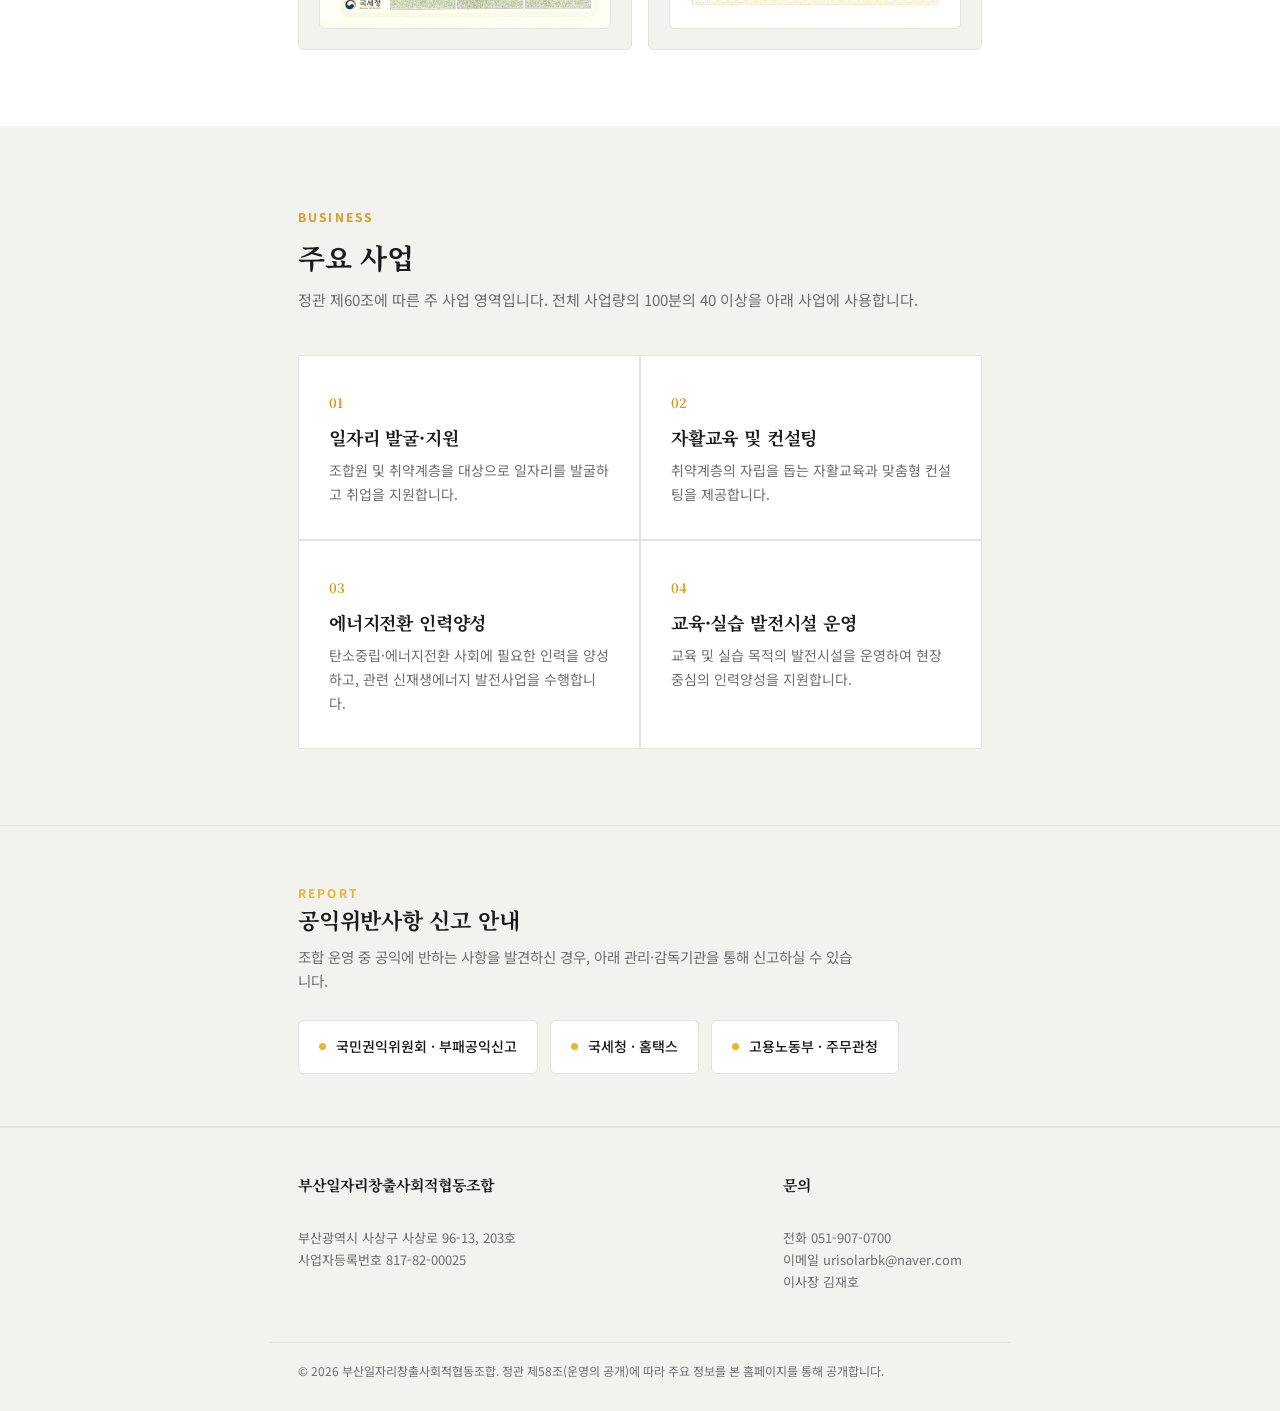
==== commit 8e565b4a: "Refactor about section and update comments Removed unnecessary image sections and updated comments." ====
--- a/index.html
+++ b/index.html
@@ -51,23 +51,6 @@
 </section>
 
 <section id="about">
-
-  <!-- 기본 정보 카드 바로 아래 위치 -->
-<div class="doc-image-grid">
-  <div class="doc-image-box">
-    <h3>사업자등록증</h3>
-    <a href="사업자등록증.png" target="_blank" title="클릭 시 원본 크게 보기">
-      <img src="사업자등록증.png" alt="사업자등록증">
-    </a>
-  </div>
-  <div class="doc-image-box">
-    <h3>설립인가증</h3>
-    <a href="설립인가증.png" target="_blank" title="클릭 시 원본 크게 보기">
-      <img src="설립인가증.png" alt="설립인가증">
-    </a>
-  </div>
-</div>
-  
   <div class="wrap">
     <div class="section-head">
       <span class="eyebrow">About</span>
@@ -85,7 +68,7 @@
       <div class="info-row"><dt>소재지</dt><dd>부산광역시 사상구 사상로 96-13, 203호</dd></div>
     </div>
 
-    <!-- 이미지 직접 출력 영역 -->
+    <!-- 서류 이미지 좌우 가로 배치 영역 -->
     <div class="doc-image-grid">
       <div class="doc-image-box">
         <h3>사업자등록증</h3>
--- a/style.css
+++ b/style.css
@@ -319,3 +319,52 @@
     grid-template-columns: 1fr;
   }
 }
+
+
+/* 서류 이미지 나란히(2열) 배치 */
+.doc-image-grid {
+  display: grid;
+  grid-template-columns: repeat(2, 1fr); /* 50:50 2열 나열 */
+  gap: 16px;                            /* 이미지 상자 간 간격 */
+  margin-top: 20px;                     /* 상단 정보 박스와의 간격 */
+  width: 100%;                          /* 홈페이지 폭 전체 맞춤 */
+}
+
+.doc-image-box {
+  background: var(--panel);
+  border: 1px solid var(--steel-line);
+  border-radius: var(--radius);
+  padding: 20px;
+  text-align: center;
+  box-sizing: border-box;
+}
+
+.doc-image-box h3 {
+  font-family: 'Noto Serif KR', serif;
+  font-size: 16px;
+  font-weight: 700;
+  color: var(--ink);
+  margin-bottom: 12px;
+}
+
+.doc-image-box img {
+  width: 100%;                          /* 상자 너비에 100% 맞춤 */
+  height: auto;                         /* 비율 유지 */
+  display: block;
+  border-radius: var(--radius);
+  border: 1px solid var(--steel-line);
+  background: #FFFFFF;
+  transition: transform .15s ease-in-out, box-shadow .15s ease-in-out;
+}
+
+.doc-image-box a:hover img {
+  transform: translateY(-2px);
+  box-shadow: 0 4px 12px rgba(0,0,0,0.1);
+}
+
+/* 모바일 화면 (화면 폭이 좁아질 때 세로로 자동 전환) */
+@media (max-width: 640px) {
+  .doc-image-grid {
+    grid-template-columns: 1fr;
+  }
+}
